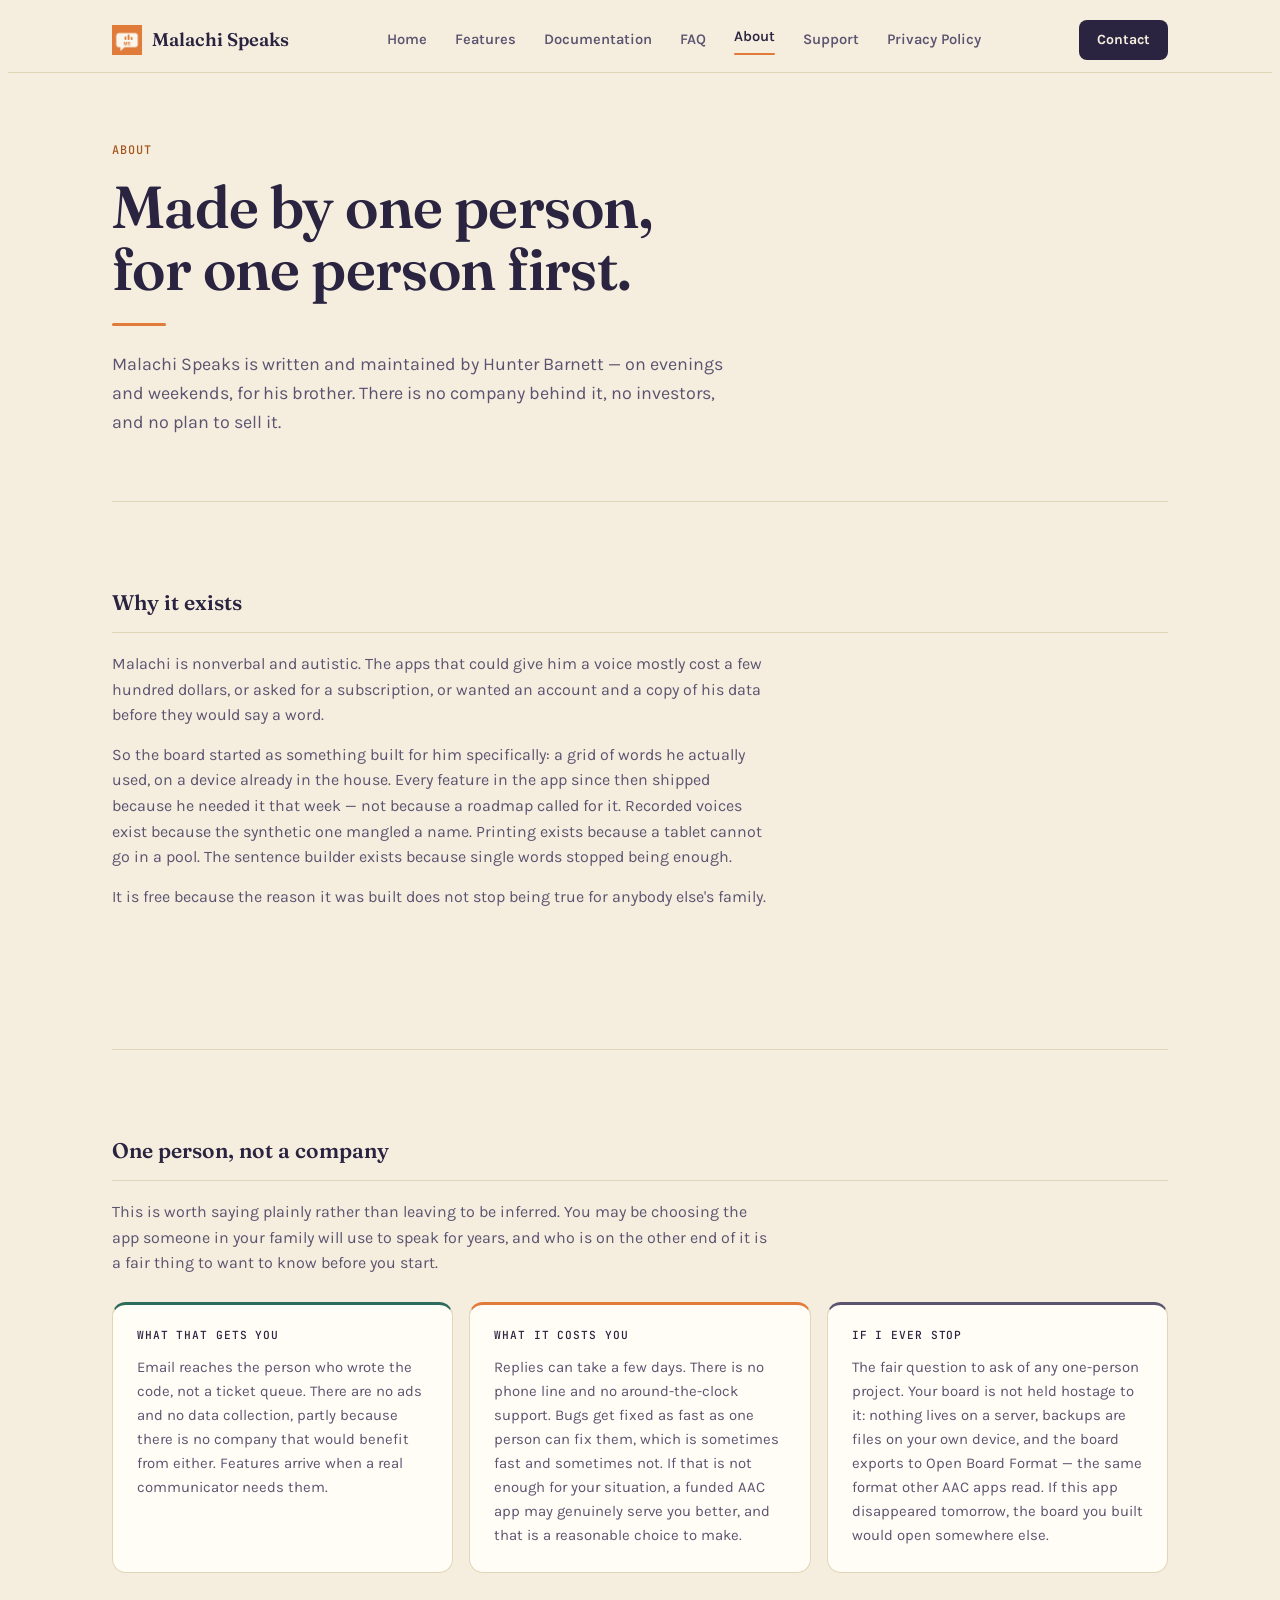
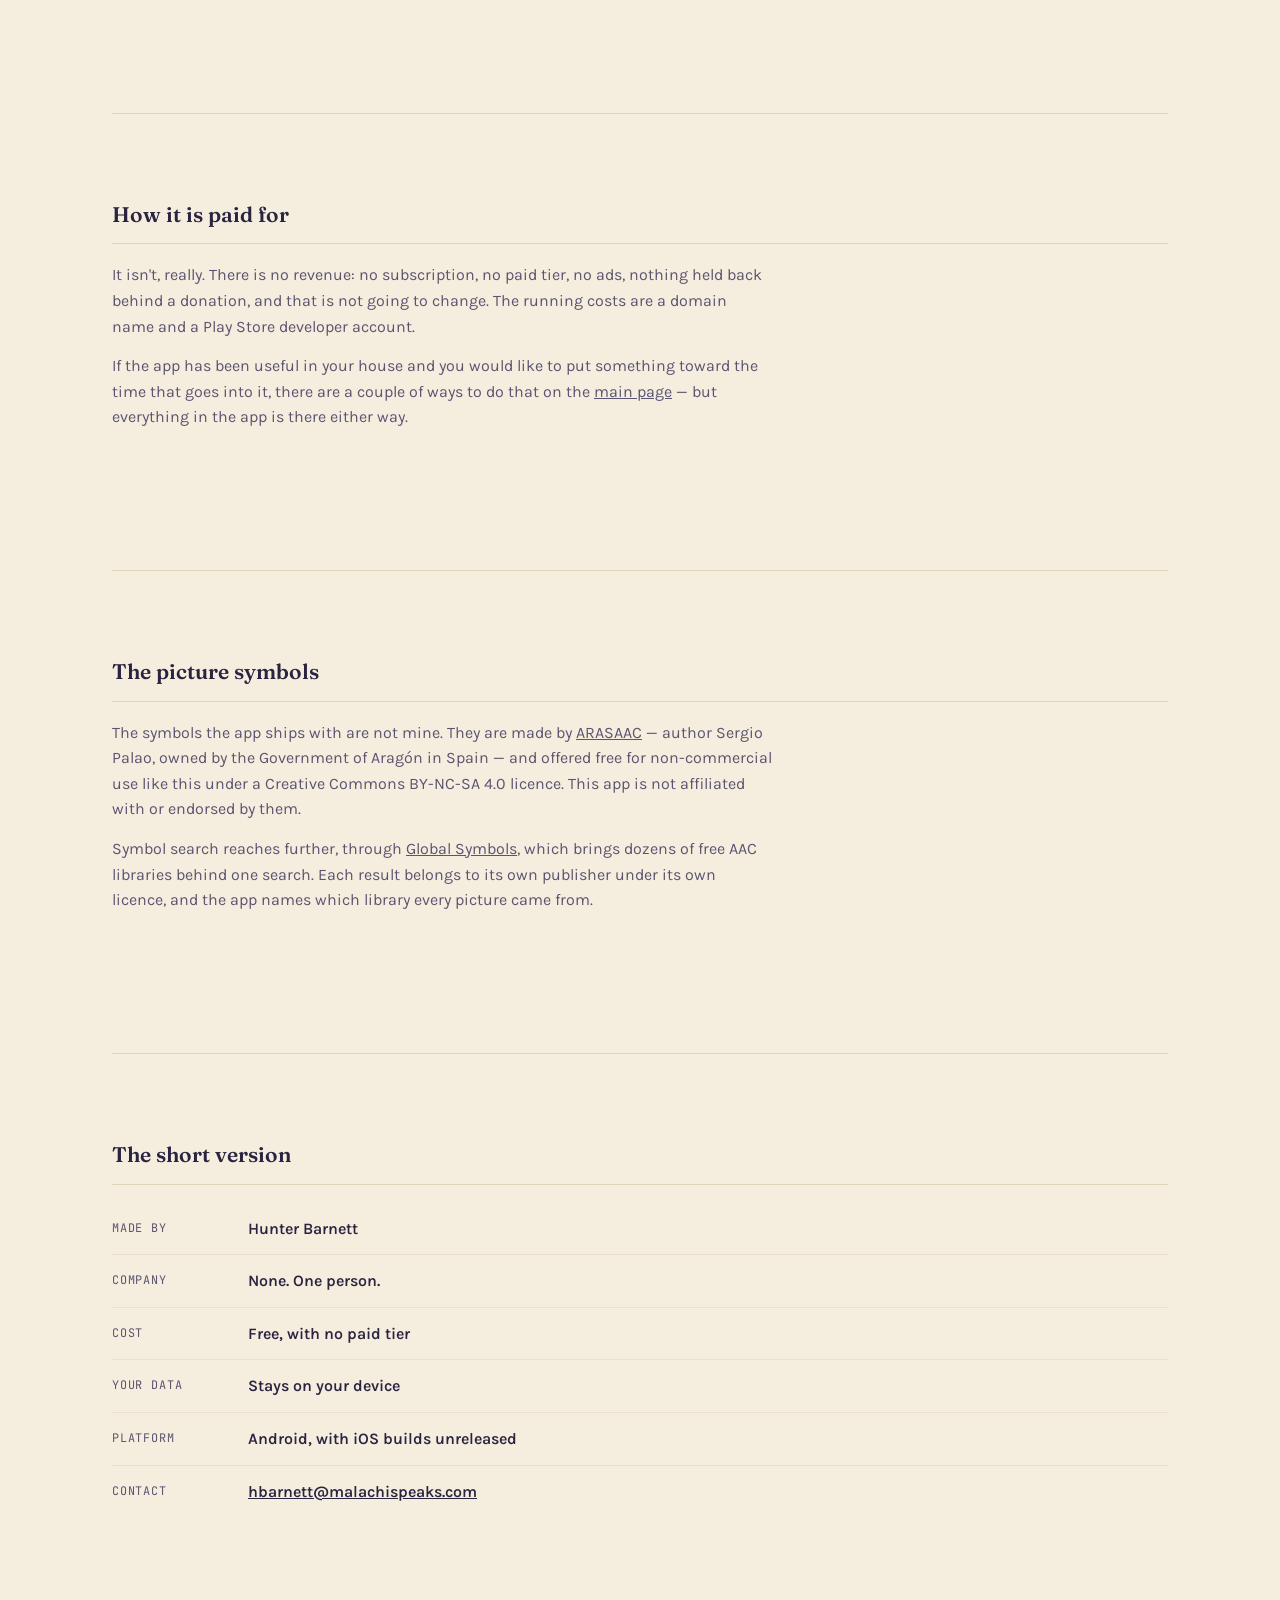
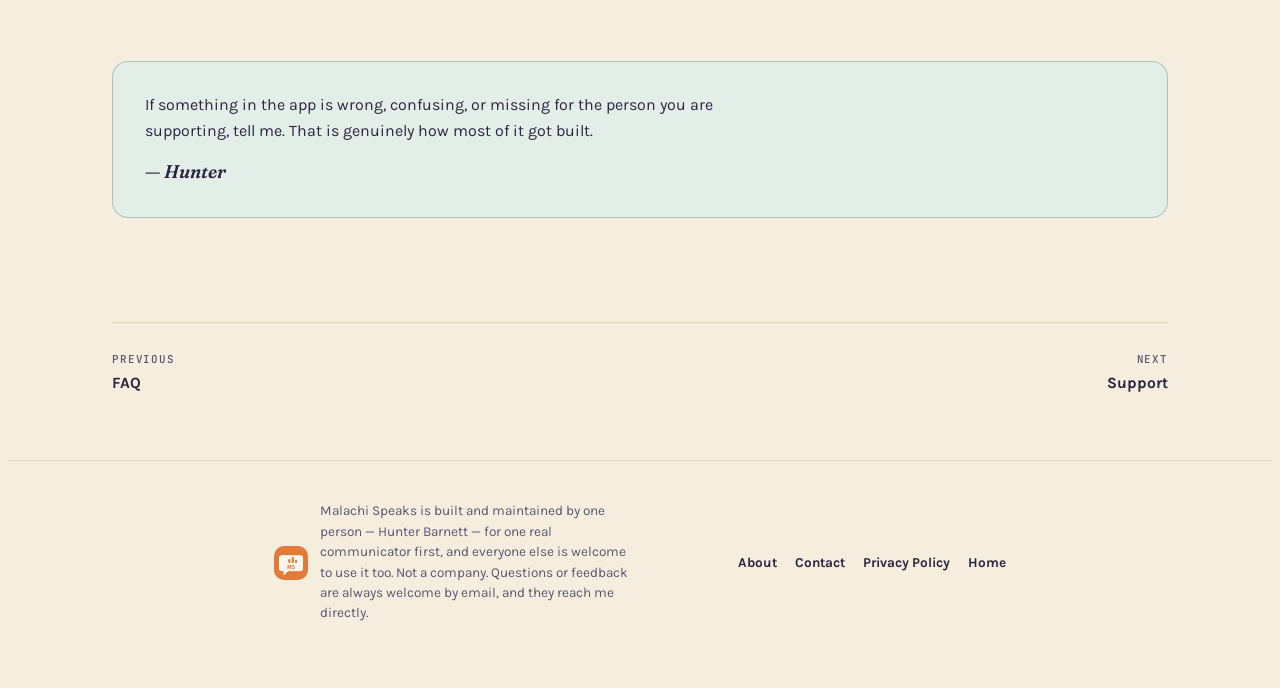
==== about/index.html @ 6e2bd568 "Split the site into a page each, instead of one endless scroll Home, Features, Documentation, FAQ, A" ====
<!DOCTYPE html>
<html lang="en">
<head>
<meta charset="UTF-8">
<meta name="viewport" content="width=device-width, initial-scale=1.0">
<title>About — Malachi Speaks</title>
<meta name="description" content="Malachi Speaks is a free AAC app made by one person — Hunter Barnett — for his nonverbal brother. Not a company. Here is what that means.">
<link rel="icon" href="/assets/logo.png">
<link rel="preconnect" href="https://fonts.googleapis.com">
<link rel="preconnect" href="https://fonts.gstatic.com" crossorigin>
<link href="https://fonts.googleapis.com/css2?family=Fraunces:opsz,wght@9..144,400;9..144,500;9..144,600;9..144,700&family=Karla:wght@400;600;700&family=JetBrains+Mono:wght@400;500&display=swap" rel="stylesheet">
<link href="/assets/style.css" rel="stylesheet">
</head>
<body>

<nav class="nav">
  <div class="wrap nav-inner">
    <a class="brand" href="/">
      <img src="/assets/logo.png" alt="" width="30" height="30">
      <span class="brand-text">Malachi Speaks</span>
    </a>
    <div class="nav-links">
      <a href="/">Home</a>
      <a href="/features/">Features</a>
      <a href="/docs/">Documentation</a>
      <a href="/faq/">FAQ</a>
      <a href="/about/" aria-current="page">About</a>
      <a href="/support/">Support</a>
      <a href="/privacy/">Privacy Policy</a>
    </div>
    <div class="nav-right">
      <a class="nav-cta" href="mailto:hbarnett@malachispeaks.com">Contact</a>
      <details class="nav-menu">
        <summary aria-label="Menu">
          <span class="burger" aria-hidden="true"></span>
          <span class="burger-label">Menu</span>
        </summary>
        <div class="nav-menu-panel">
          <a href="/">Home</a>
          <a href="/features/">Features</a>
          <a href="/docs/">Documentation</a>
          <a href="/faq/">FAQ</a>
          <a href="/about/" aria-current="page">About</a>
          <a href="/support/">Support</a>
          <a href="/privacy/">Privacy Policy</a>
          <a class="menu-cta" href="mailto:hbarnett@malachispeaks.com">Contact</a>
        </div>
      </details>
    </div>
  </div>
</nav>

<div class="wrap">
  <header class="hero">
    <span class="kicker">About</span>
    <h1>Made by one person,<br>for one person first.</h1>
    <p class="lede">Malachi Speaks is written and maintained by Hunter Barnett &mdash;
    on evenings and weekends, for his brother. There is no company behind it, no
    investors, and no plan to sell it.</p>
  </header>

  <main>
    <section class="about-section">
      <h2>Why it exists</h2>
      <p>Malachi is nonverbal and autistic. The apps that could give him a voice
      mostly cost a few hundred dollars, or asked for a subscription, or wanted an
      account and a copy of his data before they would say a word.</p>
      <p>So the board started as something built for him specifically: a grid of
      words he actually used, on a device already in the house. Every feature in
      the app since then shipped because he needed it that week &mdash; not because
      a roadmap called for it. Recorded voices exist because the synthetic one
      mangled a name. Printing exists because a tablet cannot go in a pool. The
      sentence builder exists because single words stopped being enough.</p>
      <p>It is free because the reason it was built does not stop being true for
      anybody else's family.</p>
    </section>

    <section class="about-section">
      <h2>One person, not a company</h2>
      <p>This is worth saying plainly rather than leaving to be inferred. You may
      be choosing the app someone in your family will use to speak for years, and
      who is on the other end of it is a fair thing to want to know before you
      start.</p>

      <div class="honest-grid">
        <div class="honest-card good">
          <span class="honest-label">What that gets you</span>
          <p>Email reaches the person who wrote the code, not a ticket queue.
          There are no ads and no data collection, partly because there is no
          company that would benefit from either. Features arrive when a real
          communicator needs them.</p>
        </div>
        <div class="honest-card cost">
          <span class="honest-label">What it costs you</span>
          <p>Replies can take a few days. There is no phone line and no
          around-the-clock support. Bugs get fixed as fast as one person can fix
          them, which is sometimes fast and sometimes not. If that is not enough
          for your situation, a funded AAC app may genuinely serve you better,
          and that is a reasonable choice to make.</p>
        </div>
        <div class="honest-card stop">
          <span class="honest-label">If I ever stop</span>
          <p>The fair question to ask of any one-person project. Your board is
          not held hostage to it: nothing lives on a server, backups are files on
          your own device, and the board exports to Open Board Format &mdash; the
          same format other AAC apps read. If this app disappeared tomorrow, the
          board you built would open somewhere else.</p>
        </div>
      </div>
    </section>

    <section class="about-section">
      <h2>How it is paid for</h2>
      <p>It isn't, really. There is no revenue: no subscription, no paid tier, no
      ads, nothing held back behind a donation, and that is not going to change.
      The running costs are a domain name and a Play Store developer account.</p>
      <p>If the app has been useful in your house and you would like to put
      something toward the time that goes into it, there are a couple of ways to
      do that on the <a href="/#support">main page</a> &mdash; but everything in
      the app is there either way.</p>
    </section>

    <section class="about-section">
      <h2>The picture symbols</h2>
      <p>The symbols the app ships with are not mine. They are made by
      <a href="https://arasaac.org" target="_blank" rel="noopener">ARASAAC</a>
      &mdash; author Sergio Palao, owned by the Government of Arag&oacute;n in
      Spain &mdash; and offered free for non-commercial use like this under a
      Creative Commons BY-NC-SA 4.0 licence. This app is not affiliated with or
      endorsed by them.</p>
      <p>Symbol search reaches further, through
      <a href="https://globalsymbols.com" target="_blank" rel="noopener">Global
      Symbols</a>, which brings dozens of free AAC libraries behind one search.
      Each result belongs to its own publisher under its own licence, and the app
      names which library every picture came from.</p>
    </section>

    <section class="about-section">
      <h2>The short version</h2>
      <dl class="facts">
        <div><dt>Made by</dt><dd>Hunter Barnett</dd></div>
        <div><dt>Company</dt><dd>None. One person.</dd></div>
        <div><dt>Cost</dt><dd>Free, with no paid tier</dd></div>
        <div><dt>Your data</dt><dd>Stays on your device</dd></div>
        <div><dt>Platform</dt><dd>Android, with iOS builds unreleased</dd></div>
        <div><dt>Contact</dt><dd><a href="mailto:hbarnett@malachispeaks.com">hbarnett@malachispeaks.com</a></dd></div>
      </dl>
    </section>

    <div class="signoff">
      <p>If something in the app is wrong, confusing, or missing for the person
      you are supporting, tell me. That is genuinely how most of it got built.</p>
      <p class="signoff-name">&mdash; Hunter</p>
    </div>
  </main>
</div>

<div class="wrap"><div class="page-nav">
  <a href="/faq/"><span>Previous</span>FAQ</a>
  <a class="next" href="/support/"><span>Next</span>Support</a>
</div></div>

<footer>
  <div class="wrap footer-inner">
    <div class="footer-brand">
      <img src="/assets/logo.png" alt="" width="34" height="34" style="border-radius:10px;flex-shrink:0;">
      <p>Malachi Speaks is built and maintained by one person &mdash; Hunter
      Barnett &mdash; for one real communicator first, and everyone else is
      welcome to use it too. Not a company. Questions or feedback are always
      welcome by email, and they reach me directly.</p>
    </div>
    <div class="footer-links">
      <a href="/about/">About</a>
      <a href="mailto:hbarnett@malachispeaks.com">Contact</a>
      <a href="/privacy/">Privacy Policy</a>
      <a href="/">Home</a>
    </div>
  </div>
</footer>

<script>
  // Progressive enhancement only: <details> opens and closes on its own.
  // This closes the panel after a tap and on an outside click.
  (function () {
    var menu = document.querySelector('.nav-menu');
    if (!menu) return;
    menu.querySelectorAll('a').forEach(function (link) {
      link.addEventListener('click', function () { menu.open = false; });
    });
    document.addEventListener('click', function (event) {
      if (menu.open && !menu.contains(event.target)) menu.open = false;
    });
  })();
</script>

</body>
</html>
---- assets/style.css ----
:root {
    --paper: #F5EEDF;
    --paper-raised: #FBF6EC;
    --ink: #2A2440;
    --ink-soft: #5B5470;
    --accent: #E07B39;
    --accent-text: #A6551C;
    --accent-ink: #FBF6EC;
    --teal: #2F6B5A;
    --teal-soft: #E4EEE9;
    --line: #E1D5B8;
    --line-soft: #EBE1CB;
    --card: #FFFDF6;
    --shadow: 15 30% 20%;

    --font-display: "Fraunces", Georgia, "Times New Roman", serif;
    --font-body: "Karla", -apple-system, "Segoe UI", sans-serif;
    --font-mono: "JetBrains Mono", "SF Mono", Consolas, monospace;
  }

  @media (prefers-color-scheme: dark) {
    :root:not([data-theme="light"]) {
      --paper: #1C1826;
      --paper-raised: #241F32;
      --ink: #F0E9D8;
      --ink-soft: #B8AFCB;
      --accent: #EE9159;
      --accent-text: #F0A166;
      --accent-ink: #2B1608;
      --teal: #6FBBA3;
      --teal-soft: #24352F;
      --line: #392F52;
      --line-soft: #2C2540;
      --card: #221D30;
      --shadow: 260 40% 3%;
    }
  }
  :root[data-theme="dark"] {
    --paper: #1C1826;
    --paper-raised: #241F32;
    --ink: #F0E9D8;
    --ink-soft: #B8AFCB;
    --accent: #EE9159;
    --accent-text: #F0A166;
    --accent-ink: #2B1608;
    --teal: #6FBBA3;
    --teal-soft: #24352F;
    --line: #392F52;
    --line-soft: #2C2540;
    --card: #221D30;
    --shadow: 260 40% 3%;
  }

  * { box-sizing: border-box; }
  body {
    background: var(--paper);
    color: var(--ink);
    font-family: var(--font-body);
    font-size: 16px;
    line-height: 1.6;
    -webkit-font-smoothing: antialiased;
  }
  h1, h2, h3, h4 { font-family: var(--font-display); text-wrap: balance; margin: 0; color: var(--ink); }
  p { margin: 0; }
  a { color: inherit; }
  ::selection { background: var(--accent); color: var(--accent-ink); }
  :focus-visible { outline: 2px solid var(--teal); outline-offset: 3px; border-radius: 4px; }

  .wrap { max-width: 1120px; margin: 0 auto; padding: 0 32px; }
  @media (max-width: 640px) { .wrap { padding: 0 20px; } }

  /* ---------- Nav ---------- */
  .nav {
    position: sticky; top: 0; z-index: 40;
    background: color-mix(in srgb, var(--paper) 88%, transparent);
    backdrop-filter: blur(10px);
    border-bottom: 1px solid var(--line);
  }
  .nav-inner {
    display: flex; align-items: center; justify-content: space-between;
    height: 64px;
    /* A real gap, so the links and the Contact button can never end up
       touching — which is how they came to overlap on a tablet. */
    gap: 20px;
  }
  .brand { flex-shrink: 0; display: flex; align-items: center; gap: 10px; font-family: var(--font-display); font-weight: 600; font-size: 1.15rem; text-decoration: none; }
  .brand-mark {
    width: 30px; height: 30px; border-radius: 9px;
    background: var(--accent); color: var(--accent-ink);
    display: flex; align-items: center; justify-content: center;
    font-family: var(--font-mono); font-weight: 500; font-size: 0.8rem;
    flex-shrink: 0;
  }
  /* The gap shrinks with the viewport rather than holding 28px until the
     whole row stops fitting. The six links plus the brand and the button
     needed 784px, but the links only hid below 760px — so between those
     two numbers the row overflowed and the Contact button sat on top of
     the last link. Reported on an Android tablet, where the fallback font
     renders wider than it does here and the squeeze starts sooner. */
  .nav-links {
    display: flex; align-items: center; font-weight: 600;
    gap: clamp(14px, 2.2vw, 28px); font-size: 0.92rem;
    min-width: 0;
  }
  .nav-links a { text-decoration: none; color: var(--ink-soft); transition: color .15s; }
  .nav-links a:hover { color: var(--ink); }
  /* The nav mixes two kinds of link: five that scroll this page, two that
     leave it. Styled identically they read as one list and the jump to a
     different page comes as a surprise, so the two groups are separated
     and the ones that navigate carry a mark. */
  .nav-divider {
    width: 1px; height: 18px; background: var(--line); flex-shrink: 0;
  }
  .nav-away::after {
    content: "↗"; font-size: 0.78em; margin-left: 3px;
    vertical-align: 1px; opacity: 0.65;
  }

  .menu-heading {
    font-family: var(--font-mono); font-size: 0.66rem; font-weight: 500;
    text-transform: uppercase; letter-spacing: 0.08em;
    color: var(--ink-soft); padding: 10px 14px 4px;
  }
  .nav-menu-panel .menu-heading:first-child { padding-top: 4px; }
  .nav-cta {
    background: var(--ink); color: var(--paper);
    padding: 9px 18px; border-radius: 8px; text-decoration: none;
    font-size: 0.88rem; font-weight: 700;
    /* Neither of these may be squashed to make room: a half-width
       Contact button is what overlapping looks like from the other side. */
    flex-shrink: 0; white-space: nowrap;
  }
  /* Hidden well before the row actually runs out of room, so a device
     whose fonts render a little wider still has slack. Raised from 900
     when a seventh link was added — the number has to move with the
     content, which is the trap the original 760 fell into.
     Below this the menu button takes over: hiding the links without
     replacing them left About and the Privacy Policy reachable only from
     the footer, which is not navigation. */
  @media (max-width: 1000px) { .nav-links { display: none; } }

  .nav-right { display: flex; align-items: center; gap: 10px; flex-shrink: 0; }

  /* A native <details>, so the menu opens with no JavaScript at all. The
     small script at the end of the page only closes it after a tap. */
  .nav-menu { position: relative; display: none; }
  /* Wherever the menu exists, it holds everything — including Contact.
     One place to look beats a button in the row and a list beside it. */
  @media (max-width: 1000px) {
    .nav-menu { display: block; }
    .nav-cta { display: none; }
  }

  .nav-menu > summary {
    list-style: none; cursor: pointer; user-select: none;
    display: flex; align-items: center; gap: 8px;
    padding: 8px 14px 8px 12px; border-radius: 8px;
    border: 1px solid var(--line); background: var(--paper-raised);
    font-size: 0.86rem; font-weight: 700; color: var(--ink);
  }
  .nav-menu > summary::-webkit-details-marker { display: none; }
  .nav-menu > summary:hover { border-color: var(--accent); }

  /* Three bars drawn from one element, so there is no icon to load. */
  .burger {
    width: 16px; height: 2px; border-radius: 2px; background: currentColor;
    position: relative; display: block; flex-shrink: 0;
  }
  .burger::before, .burger::after {
    content: ""; position: absolute; left: 0; width: 16px; height: 2px;
    border-radius: 2px; background: currentColor;
  }
  .burger::before { top: -5px; }
  .burger::after { top: 5px; }
  .nav-menu[open] .burger { background: transparent; }
  .nav-menu[open] .burger::before { top: 0; transform: rotate(45deg); }
  .nav-menu[open] .burger::after { top: 0; transform: rotate(-45deg); }

  .nav-menu-panel {
    position: absolute; right: 0; top: calc(100% + 10px);
    min-width: 208px; padding: 8px;
    display: flex; flex-direction: column;
    background: var(--card); border: 1px solid var(--line);
    border-radius: 12px; box-shadow: 0 14px 34px -12px rgba(0,0,0,0.3);
  }
  .nav-menu-panel a {
    padding: 11px 14px; border-radius: 8px; text-decoration: none;
    font-size: 0.95rem; font-weight: 600; color: var(--ink);
  }
  .nav-menu-panel a:hover { background: var(--line-soft); }
  /* The one action in a list of destinations, so it is set apart. */
  .menu-cta {
    margin-top: 6px; padding-top: 14px;
    border-top: 1px solid var(--line); border-radius: 0 0 8px 8px;
    color: var(--accent-text);
  }

  @media (max-width: 400px) { .burger-label { display: none; } }

  /* The wordmark stays: with Contact in the menu the row is only the
     brand and the menu button, which fits a 320 phone with room to
     spare. It was hidden while all three had to share 375px. */

  /* ---------- Hero ---------- */
  .hero { padding: 76px 0 64px; }
  .hero-grid { display: grid; grid-template-columns: 1.05fr 0.95fr; gap: 56px; align-items: center; }
  @media (max-width: 900px) { .hero-grid { grid-template-columns: 1fr; gap: 44px; } }

  .hero h1 {
    margin-top: 4px;
    font-size: clamp(2.6rem, 5vw, 3.7rem);
    font-weight: 600; line-height: 1.04; letter-spacing: -0.01em;
  }
  .hero h1 em { font-style: italic; color: var(--accent-text); }
  .hero-sub {
    margin-top: 22px; font-size: 1.14rem; color: var(--ink-soft);
    max-width: 46ch; line-height: 1.65;
  }
  .hero-actions { display: flex; flex-wrap: wrap; gap: 14px; margin-top: 32px; }
  .btn {
    display: inline-flex; align-items: center; gap: 9px;
    padding: 13px 22px; border-radius: 9px; font-weight: 700; font-size: 0.96rem;
    text-decoration: none; border: 1px solid transparent; cursor: pointer;
    transition: transform .15s, box-shadow .15s;
  }
  .btn:hover { transform: translateY(-1px); }
  .btn-primary { background: var(--ink); color: var(--paper); }
  .btn-primary:hover { box-shadow: 0 8px 20px -8px hsl(var(--shadow) / 0.5); }
  .btn-ghost { background: transparent; border-color: var(--line); color: var(--ink); }
  .btn-ghost:hover { border-color: var(--ink-soft); }

  .hero-note { margin-top: 20px; font-size: 0.86rem; color: var(--ink-soft); display: flex; align-items: center; gap: 8px; }

  /* ---------- Hero screenshot ---------- */
  .board-mock {
    background: var(--card); border: 1px solid var(--line);
    border-radius: 20px; padding: 10px;
    box-shadow: 0 24px 60px -30px hsl(var(--shadow) / 0.45);
    max-width: 360px; margin: 0 auto;
  }
  .board-mock img {
    display: block; width: 100%; border-radius: 13px;
    /* The real screenshot is a light UI regardless of site theme — same
       reasoning as the app itself, which has no dark mode of its own. */
  }
  .shot-caption {
    text-align: center; font-size: 0.78rem; color: var(--ink-soft);
    margin-top: 12px; font-family: var(--font-mono);
  }

  /* ---------- Gallery ---------- */
  .gallery { display: grid; grid-template-columns: 1fr 1fr; gap: 40px; align-items: start; }
  @media (max-width: 760px) { .gallery { grid-template-columns: 1fr; } }
  .gallery-shot {
    background: var(--card); border: 1px solid var(--line); border-radius: 18px;
    padding: 10px; box-shadow: 0 20px 45px -28px hsl(var(--shadow) / 0.4);
  }
  .gallery-shot img { display: block; width: 100%; border-radius: 11px; }
  .gallery-text h3 { font-size: 1.2rem; font-weight: 700; font-family: var(--font-body); margin-bottom: 10px; }
  .gallery-text p { color: var(--ink-soft); font-size: 0.96rem; line-height: 1.6; }
  .gallery-col { display: flex; flex-direction: column; gap: 18px; }
  @media (max-width: 760px) { .gallery-col { order: -1; } }

  /* ---------- Section shell ---------- */
  section { padding: 84px 0; border-top: 1px solid var(--line); }
  .section-head { max-width: 640px; margin-bottom: 48px; }
  .kicker {
    font-family: var(--font-mono); font-size: 0.74rem; font-weight: 500;
    text-transform: uppercase; letter-spacing: 0.09em; color: var(--accent-text); margin-bottom: 12px; display: block;
  }
  .section-head h2 { font-size: clamp(1.7rem, 3vw, 2.3rem); font-weight: 600; }
  .section-head p { margin-top: 14px; font-size: 1.05rem; color: var(--ink-soft); }

  /* ---------- Feature grid ---------- */
  .feature-grid { display: grid; grid-template-columns: repeat(3, 1fr); gap: 1px; background: var(--line); border: 1px solid var(--line); border-radius: 16px; overflow: hidden; }
  @media (max-width: 860px) { .feature-grid { grid-template-columns: repeat(2, 1fr); } }
  @media (max-width: 560px) { .feature-grid { grid-template-columns: 1fr; } }
  .feature {
    background: var(--card); padding: 28px 26px; display: flex; flex-direction: column; gap: 14px;
  }
  .feature .icon {
    width: 38px; height: 38px; border-radius: 10px; background: var(--line-soft);
    display: flex; align-items: center; justify-content: center; color: var(--teal);
  }
  .feature h3 { font-size: 1.05rem; font-weight: 700; font-family: var(--font-body); }
  .feature p { font-size: 0.92rem; color: var(--ink-soft); line-height: 1.55; }
  .feature .tag {
    font-family: var(--font-mono); font-size: 0.7rem; color: var(--ink-soft);
    background: var(--paper-raised); border: 1px solid var(--line); padding: 2px 8px;
    border-radius: 100px; align-self: flex-start; margin-top: -2px;
  }

  /* ---------- Stats ---------- */
  .stats { display: grid; grid-template-columns: repeat(3, 1fr); gap: 28px; }
  @media (max-width: 760px) { .stats { grid-template-columns: 1fr; } }
  .stat .num { font-family: var(--font-display); font-size: 2.6rem; font-weight: 600; color: var(--ink); font-variant-numeric: tabular-nums; }
  .stat .num span { color: var(--accent-text); }
  .stat .label { margin-top: 6px; font-size: 0.9rem; color: var(--ink-soft); max-width: 24ch; }

  .quote-block {
    margin-top: 56px; padding: 32px 36px; background: var(--paper-raised);
    border-left: 3px solid var(--accent); border-radius: 4px 14px 14px 4px;
  }
  .quote-block p { font-family: var(--font-display); font-size: 1.28rem; font-style: italic; line-height: 1.5; color: var(--ink); }
  .quote-block cite { display: block; margin-top: 14px; font-family: var(--font-body); font-style: normal; font-size: 0.86rem; color: var(--ink-soft); font-weight: 600; }

  /* ---------- Docs ---------- */
  #docs { padding-top: 84px; }
  .docs-layout { display: grid; grid-template-columns: 220px 1fr; gap: 56px; align-items: start; }
  @media (max-width: 860px) { .docs-layout { grid-template-columns: 1fr; } }

  .docs-nav { position: sticky; top: 84px; display: flex; flex-direction: column; gap: 2px; }
  @media (max-width: 860px) { .docs-nav { position: static; flex-direction: row; flex-wrap: wrap; margin-bottom: 8px; } }
  .docs-nav-group { margin-bottom: 18px; }
  .docs-nav-title { font-family: var(--font-mono); font-size: 0.68rem; text-transform: uppercase; letter-spacing: 0.08em; color: var(--ink-soft); margin-bottom: 8px; display: block; }
  .docs-nav a {
    display: block; padding: 6px 10px; margin-left: -10px; border-radius: 7px;
    font-size: 0.89rem; color: var(--ink-soft); text-decoration: none; font-weight: 600;
  }
  .docs-nav a:hover { background: var(--line-soft); color: var(--ink); }

  .doc-section { margin-bottom: 52px; scroll-margin-top: 84px; }
  .doc-section h3 {
    font-size: 1.28rem; font-weight: 600; padding-bottom: 14px; margin-bottom: 20px;
    border-bottom: 1px solid var(--line); display: flex; align-items: center; gap: 12px;
  }
  .doc-num {
    font-family: var(--font-mono); font-size: 0.78rem; color: var(--teal);
    background: var(--teal-soft); width: 26px; height: 26px; border-radius: 7px;
    display: flex; align-items: center; justify-content: center; flex-shrink: 0;
  }
  .doc-section p { color: var(--ink-soft); margin-bottom: 14px; max-width: 68ch; }
  .doc-section p:last-child { margin-bottom: 0; }
  .doc-section strong { color: var(--ink); font-weight: 700; }
  .doc-section ul, .doc-section ol { margin: 0 0 14px; padding-left: 22px; color: var(--ink-soft); max-width: 66ch; }
  .doc-section li { margin-bottom: 8px; line-height: 1.55; }
  .doc-section li::marker { color: var(--teal); font-weight: 700; }
  .setting {
    font-family: var(--font-mono); font-size: 0.82rem; color: var(--ink);
    background: var(--paper-raised); border: 1px solid var(--line);
    padding: 1px 7px; border-radius: 5px; white-space: nowrap;
  }
  .callout {
    background: var(--paper-raised); border: 1px solid var(--line); border-radius: 10px;
    padding: 16px 18px; margin: 18px 0; font-size: 0.92rem; color: var(--ink-soft);
    display: flex; gap: 12px;
  }
  .callout .mark { color: var(--accent-text); font-weight: 700; flex-shrink: 0; font-family: var(--font-mono); }
  .callout.privacy { border-color: color-mix(in srgb, var(--teal) 40%, var(--line)); }
  .callout.privacy .mark { color: var(--teal); }

  /* ---------- FAQ ---------- */
  .faq { max-width: 760px; }
  .faq-item { border-bottom: 1px solid var(--line); padding: 22px 0; }
  .faq-item:first-child { padding-top: 0; }
  .faq-q { font-family: var(--font-display); font-size: 1.12rem; font-weight: 600; margin-bottom: 10px; }
  .faq-a { color: var(--ink-soft); font-size: 0.96rem; max-width: 62ch; }

  /* ---------- Footer ---------- */
  footer { padding: 48px 0 60px; }
  .footer-inner { display: flex; justify-content: space-between; align-items: flex-end; flex-wrap: wrap; gap: 20px; }
  .footer-brand { display: flex; align-items: center; gap: 14px; }
  .footer-inner p { font-size: 0.85rem; color: var(--ink-soft); max-width: 40ch; line-height: 1.6; }
  .footer-links { display: flex; gap: 20px; font-size: 0.86rem; font-weight: 700; }
  .footer-links a { text-decoration: none; color: var(--ink); }
  .footer-links a:hover { color: var(--teal); }

  /* ---------- About teaser ---------- */
  #about-teaser { border-top: 1px solid var(--line); }
  .about-teaser-card {
    display: flex; align-items: center; justify-content: space-between;
    gap: 32px; flex-wrap: wrap;
    background: var(--paper-raised); border: 1px solid var(--line);
    border-left: 3px solid var(--accent);
    border-radius: 16px; padding: 32px 34px;
  }
  .about-teaser-card h2 { font-size: 1.5rem; font-weight: 600; }
  .about-teaser-card p {
    margin-top: 12px; color: var(--ink-soft); max-width: 58ch;
    font-size: 0.98rem;
  }
  .about-teaser-card .btn { flex-shrink: 0; }

  /* ---------- Support ---------- */
  .support-grid { display: flex; flex-wrap: wrap; gap: 16px; }
  .support-card {
    display: flex; align-items: center; gap: 14px; min-width: 236px;
    background: var(--card); border: 1px solid var(--line); border-radius: 12px;
    padding: 15px 20px; text-decoration: none; color: var(--ink);
    transition: border-color .15s, transform .15s;
  }
  .support-card:hover { border-color: var(--accent); transform: translateY(-2px); }
  .support-card:focus-visible { outline: 2px solid var(--accent); outline-offset: 3px; }
  .support-mark {
    width: 40px; height: 40px; border-radius: 11px; flex-shrink: 0;
    display: grid; place-items: center;
    font-family: var(--font-display); font-weight: 700; font-size: 1.15rem;
    background: var(--accent); color: var(--accent-ink);
  }
  .support-mark.cash { background: var(--teal); color: var(--paper-raised); }
  .support-name { font-weight: 700; font-size: 0.95rem; display: block; }
  .support-handle { font-family: var(--font-mono); font-size: 0.83rem; color: var(--ink-soft); }

  /* ---------- Hero ---------- */
  header.hero { padding: 68px 0 8px; }
  .kicker {
    font-family: var(--font-mono); font-size: 0.74rem; font-weight: 500;
    text-transform: uppercase; letter-spacing: 0.09em; color: var(--accent-text);
    margin-bottom: 16px; display: block;
  }
  h1 { font-size: clamp(2.1rem, 5.2vw, 3.1rem); font-weight: 600; line-height: 1.12; }
  .lede {
    margin-top: 24px; font-size: 1.12rem; line-height: 1.62;
    color: var(--ink-soft); max-width: 56ch;
  }
  /* A rule that reads as a signature stroke rather than a divider. */
  .lede::before {
    content: ""; display: block; width: 54px; height: 3px; border-radius: 2px;
    background: var(--accent); margin-bottom: 24px;
  }

  main { padding-bottom: 40px; }
  .about-section { margin-top: 56px; scroll-margin-top: 80px; }
  .about-section h2 {
    font-size: 1.32rem; font-weight: 600; padding-bottom: 12px; margin-bottom: 18px;
    border-bottom: 1px solid var(--line);
  }
  .about-section p { color: var(--ink-soft); margin-bottom: 14px; max-width: 66ch; }
  .about-section p:last-child { margin-bottom: 0; }


  /* ---------- The honest three ---------- */
  /* Three across where they fit, one across where they don't — never two
     with a third stranded on its own row, which is what 240px gave at this
     column width. */
  .honest-grid {
    display: grid; gap: 16px; margin-top: 26px;
    grid-template-columns: repeat(auto-fit, minmax(205px, 1fr));
  }
  @media (max-width: 700px) { .honest-grid { grid-template-columns: 1fr; } }
  .honest-card {
    background: var(--card); border: 1px solid var(--line);
    border-radius: 14px; padding: 22px 24px 24px;
    /* The top edge carries the meaning: what you gain, what it costs, and
       the question nobody likes being asked. */
    border-top: 3px solid var(--line);
  }
  .honest-card.good { border-top-color: var(--teal); }
  .honest-card.cost { border-top-color: var(--accent); }
  .honest-card.stop { border-top-color: var(--ink-soft); }
  .honest-label {
    display: block; font-family: var(--font-mono); font-size: 0.7rem;
    font-weight: 500; text-transform: uppercase; letter-spacing: 0.08em;
    color: var(--ink); margin-bottom: 10px;
  }
  .honest-card p { font-size: 0.93rem; line-height: 1.62; margin: 0; }


  /* ---------- Facts ---------- */
  .facts { margin: 4px 0 0; display: grid; gap: 0; }
  .facts > div {
    display: flex; flex-wrap: wrap; gap: 4px 18px;
    padding: 13px 0; border-bottom: 1px solid var(--line-soft);
  }
  .facts > div:last-child { border-bottom: 0; }
  .facts dt {
    font-family: var(--font-mono); font-size: 0.74rem; text-transform: uppercase;
    letter-spacing: 0.07em; color: var(--ink-soft); min-width: 118px;
    padding-top: 3px;
  }
  .facts dd { margin: 0; font-weight: 600; color: var(--ink); }
  /* On a narrow screen the long values wrap onto their own line anyway,
     so half the rows aligned and half didn't. Stack every row instead of
     letting the content decide row by row. */
  @media (max-width: 560px) {
    .facts > div { flex-direction: column; gap: 3px; }
    .facts dt { min-width: 0; padding-top: 0; }
  }


  /* ---------- Sign-off ---------- */
  .signoff {
    margin-top: 60px; padding: 30px 32px;
    background: var(--teal-soft);
    border: 1px solid color-mix(in srgb, var(--teal) 32%, transparent);
    border-radius: 16px;
  }
  .signoff p { color: var(--ink); max-width: 60ch; }
  .signoff-name {
    margin-top: 14px; font-family: var(--font-display); font-size: 1.15rem;
    font-weight: 600; font-style: italic;
  }

  footer { border-top: 1px solid var(--line); padding: 40px 0 56px; margin-top: 64px; }
  .footer-inner {
    display: flex; align-items: center; gap: 14px; flex-wrap: wrap;
    justify-content: space-between; max-width: 780px; margin: 0 auto; padding: 0 24px;
  }
  .footer-brand { display: flex; align-items: center; gap: 12px; }
  .footer-brand p { font-size: 0.85rem; color: var(--ink-soft); max-width: 40ch; line-height: 1.5; }
  .footer-links { display: flex; gap: 18px; font-size: 0.85rem; font-weight: 700; flex-wrap: wrap; }
  .footer-links a { text-decoration: none; color: var(--ink); }
  .footer-links a:hover { color: var(--teal); }

  /* ---------- Page nav ---------- */
  /* Every entry is a real page now, so the two-kinds-of-link problem is
     gone with the single page it came from: no anchors, no outbound
     marker, no "on this page" group. */
  .nav-links a[aria-current="page"] { color: var(--ink); }
  .nav-links a[aria-current="page"]::after {
    content: ""; display: block; height: 2px; border-radius: 2px;
    background: var(--accent); margin-top: 4px;
  }
  .nav-menu-panel a[aria-current="page"] {
    background: var(--line-soft); color: var(--ink);
  }

  /* ---------- Page header, shared by every inner page ---------- */
  /* Less bottom padding when the H1 stands alone, since the section that
     follows brings its own headline. */
  .page-head { padding: 64px 0 4px; }
  .page-head h1 { font-size: clamp(2rem, 4.6vw, 2.8rem); font-weight: 600; line-height: 1.14; }
  .page-head .page-sub {
    margin-top: 18px; font-size: 1.08rem; color: var(--ink-soft); max-width: 62ch;
  }

  /* ---------- Next/prev, so a page is not a dead end ---------- */
  .page-nav {
    display: flex; justify-content: space-between; gap: 16px; flex-wrap: wrap;
    margin-top: 64px; padding-top: 28px; border-top: 1px solid var(--line);
  }
  .page-nav a {
    display: flex; flex-direction: column; gap: 3px; text-decoration: none;
    color: var(--ink); font-weight: 700; font-size: 0.98rem;
  }
  .page-nav span {
    font-family: var(--font-mono); font-size: 0.68rem; text-transform: uppercase;
    letter-spacing: 0.08em; color: var(--ink-soft); font-weight: 500;
  }
  .page-nav a:hover { color: var(--teal); }
  .page-nav .next { text-align: right; margin-left: auto; }

  /* ---------- Home: where to go next ---------- */
  /* Exactly four cards, so the columns are stated rather than fitted:
     auto-fit gave three across with the fourth stranded on its own row. */
  .home-grid {
    display: grid; gap: 16px; margin-top: 44px;
    grid-template-columns: repeat(4, 1fr);
  }
  @media (max-width: 1040px) { .home-grid { grid-template-columns: repeat(2, 1fr); } }
  @media (max-width: 600px)  { .home-grid { grid-template-columns: 1fr; } }
  .home-card {
    display: block; text-decoration: none; color: inherit;
    background: var(--paper-raised); border: 1px solid var(--line);
    border-radius: 14px; padding: 24px 26px; transition: border-color .15s, transform .15s;
  }
  .home-card:hover { border-color: var(--accent); transform: translateY(-2px); }
  .home-card h3 {
    font-family: var(--font-display); font-size: 1.08rem; font-weight: 600;
    margin: 0 0 8px;
  }
  .home-card p { font-size: 0.93rem; color: var(--ink-soft); line-height: 1.6; margin: 0; }
  .home-card .go {
    display: inline-block; margin-top: 12px; font-size: 0.86rem;
    font-weight: 700; color: var(--accent-text);
  }
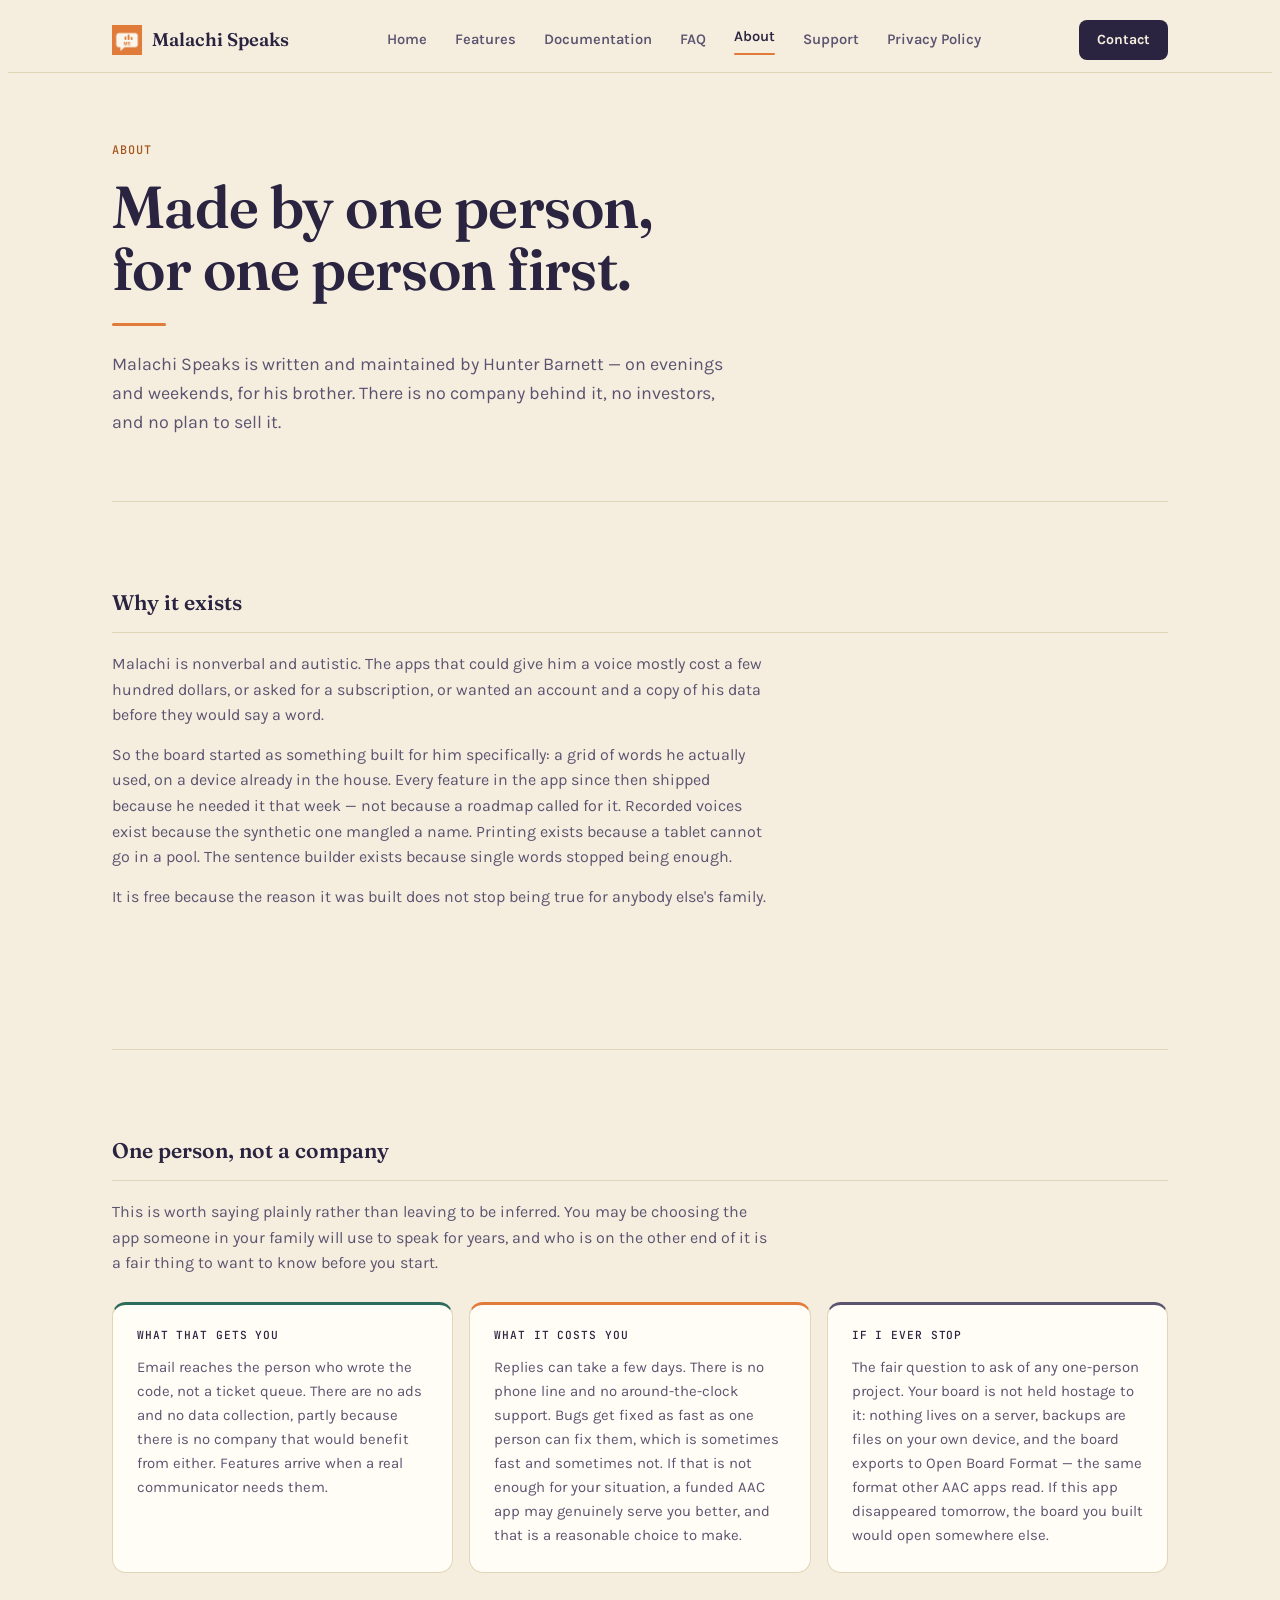
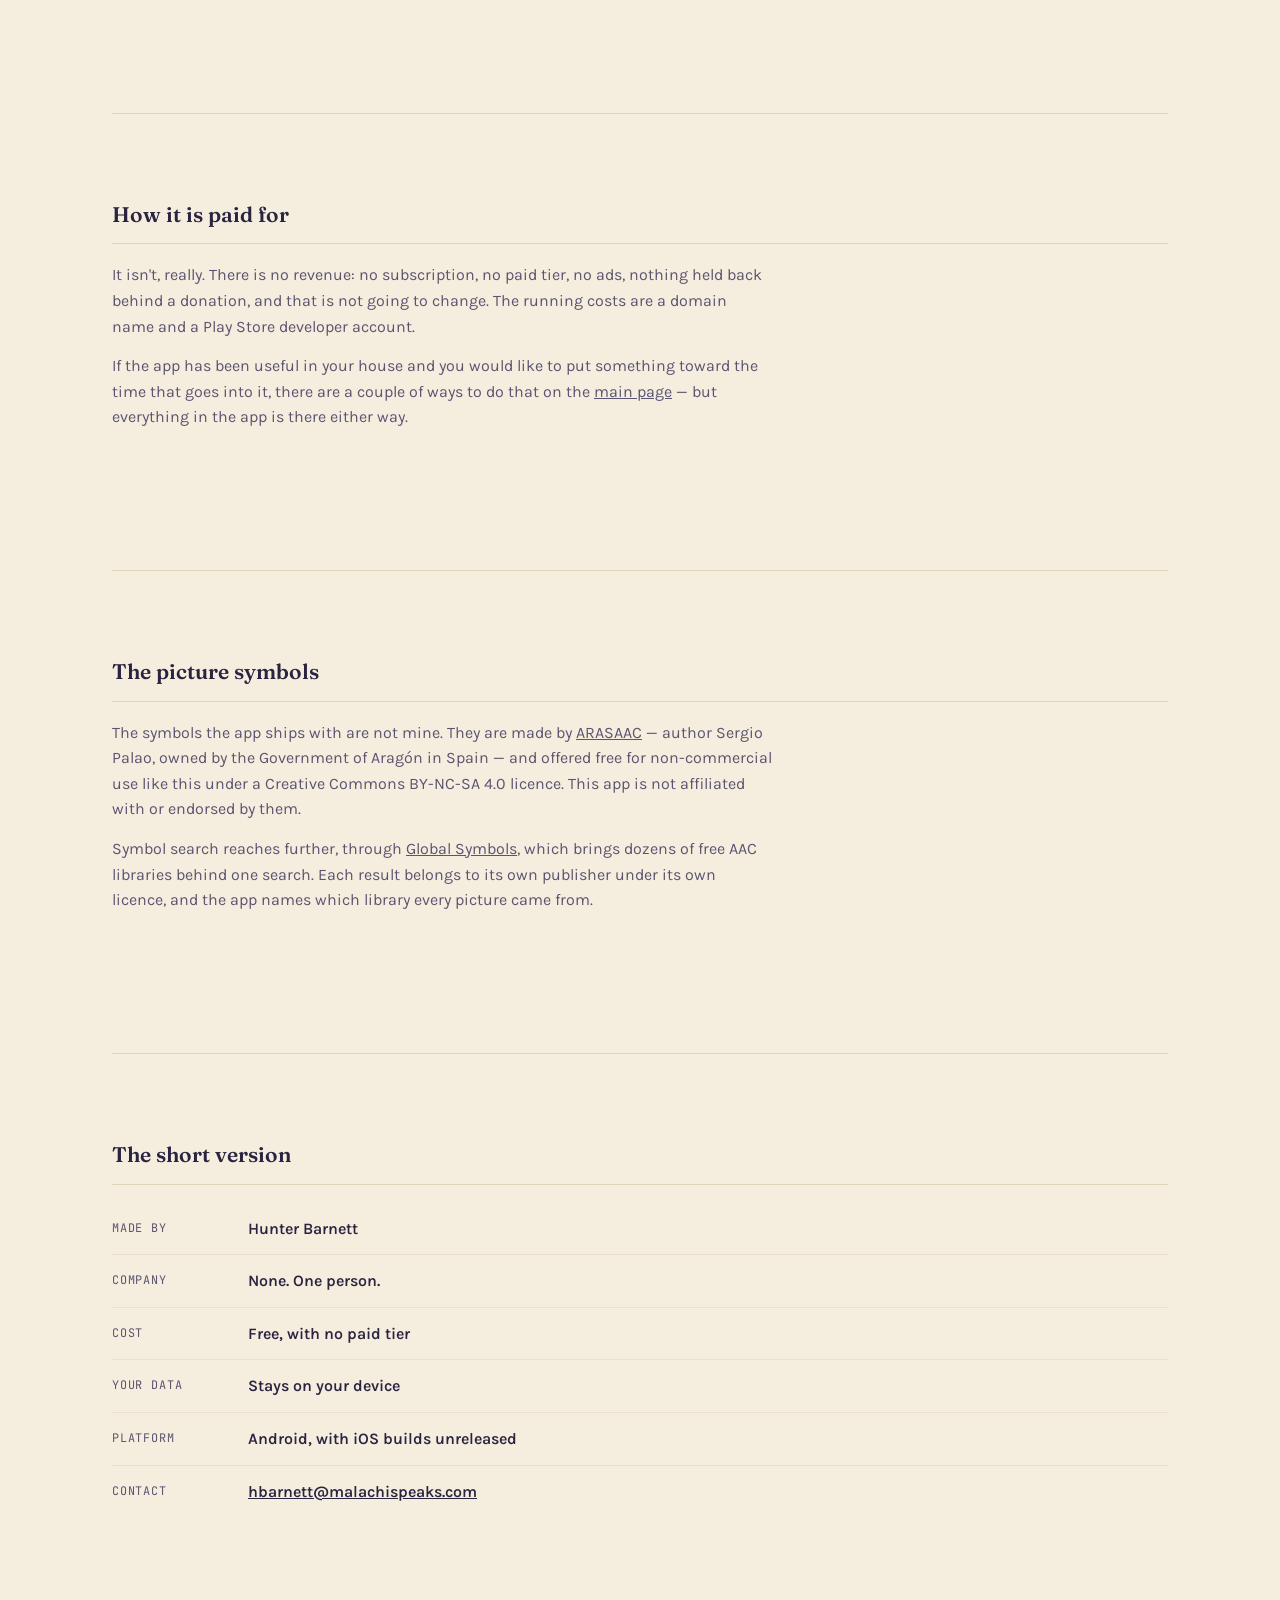
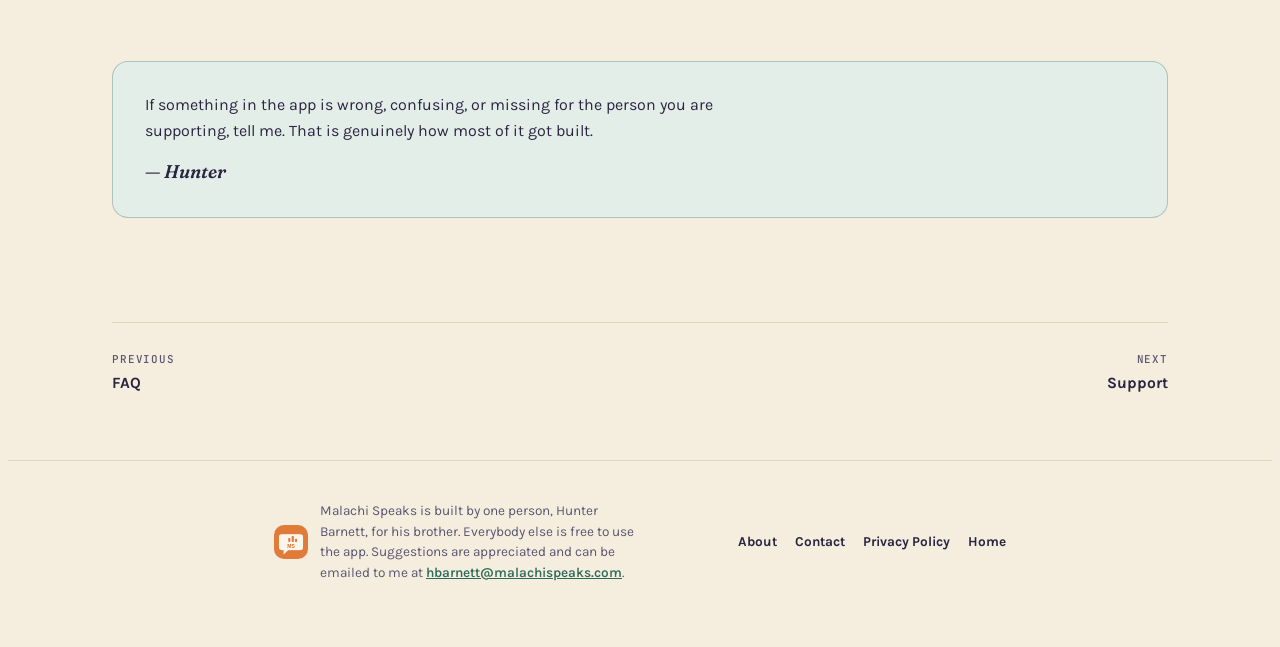
==== commit c902694d: "Add a screenshot gallery, move the maker line up, reword the footer The home page showed one screens" ====
--- a/about/index.html
+++ b/about/index.html
@@ -164,10 +164,10 @@
   <div class="wrap footer-inner">
     <div class="footer-brand">
       <img src="/assets/logo.png" alt="" width="34" height="34" style="border-radius:10px;flex-shrink:0;">
-      <p>Malachi Speaks is built and maintained by one person &mdash; Hunter
-      Barnett &mdash; for one real communicator first, and everyone else is
-      welcome to use it too. Not a company. Questions or feedback are always
-      welcome by email, and they reach me directly.</p>
+      <p>Malachi Speaks is built by one person, Hunter Barnett, for his
+      brother. Everybody else is free to use the app. Suggestions are
+      appreciated and can be emailed to me at
+      <a href="mailto:hbarnett@malachispeaks.com">hbarnett@malachispeaks.com</a>.</p>
     </div>
     <div class="footer-links">
       <a href="/about/">About</a>
--- a/assets/style.css
+++ b/assets/style.css
@@ -565,3 +565,63 @@
     display: inline-block; margin-top: 12px; font-size: 0.86rem;
     font-weight: 700; color: var(--accent-text);
   }
+
+  /* Sits directly under the opening paragraph, before the buttons, so who
+     made this is part of the first thing read rather than a footnote
+     after the calls to action. */
+  .hero-maker { margin-top: 16px; }
+  .hero-maker a { color: var(--teal); font-weight: 600; }
+
+  /* ---------- Screenshot gallery ---------- */
+  /* A row that scrolls with snap on a phone and becomes a grid when there
+     is room. No lightbox and no carousel script: the images are the point,
+     and a gallery that needs JavaScript to show them is a gallery that
+     shows nothing when it fails. */
+  .shots {
+    display: grid; gap: 18px; margin-top: 40px;
+    grid-template-columns: repeat(5, minmax(0, 1fr));
+  }
+  .shot { margin: 0; display: flex; flex-direction: column; }
+  .shot img {
+    width: 100%; height: auto; display: block;
+    border-radius: 14px; border: 1px solid var(--line);
+    background: var(--card);
+    box-shadow: 0 18px 34px -20px rgba(0,0,0,0.45);
+  }
+  .shot figcaption {
+    margin-top: 14px; font-size: 0.86rem; line-height: 1.55;
+    color: var(--ink-soft);
+  }
+  .shot figcaption strong {
+    display: block; color: var(--ink); font-size: 0.93rem;
+    font-weight: 700; margin-bottom: 3px;
+  }
+
+  @media (max-width: 1040px) {
+    .shots { grid-template-columns: repeat(3, minmax(0, 1fr)); }
+  }
+  @media (max-width: 720px) {
+    /* Below this a grid makes each phone too small to read, so the row
+       scrolls instead and one screen fills most of the viewport. */
+    .shots {
+      display: flex; gap: 16px;
+      overflow-x: auto; scroll-snap-type: x mandatory;
+      margin-left: -24px; margin-right: -24px;
+      padding: 4px 24px 8px;
+      -webkit-overflow-scrolling: touch;
+      scrollbar-width: thin;
+    }
+    .shot { flex: 0 0 68%; scroll-snap-align: center; }
+  }
+
+  .shots-note {
+    margin-top: 36px; padding: 22px 26px;
+    background: var(--paper-raised); border: 1px solid var(--line);
+    border-left: 3px solid var(--teal); border-radius: 14px;
+  }
+  .shots-note p { color: var(--ink-soft); font-size: 0.96rem; max-width: 76ch; }
+  .shots-note strong { color: var(--ink); }
+
+  /* The email is a link inside footer prose, which is set in the muted
+     ink — it needs to be visibly a link without shouting. */
+  .footer-brand p a { color: var(--teal); font-weight: 600; }
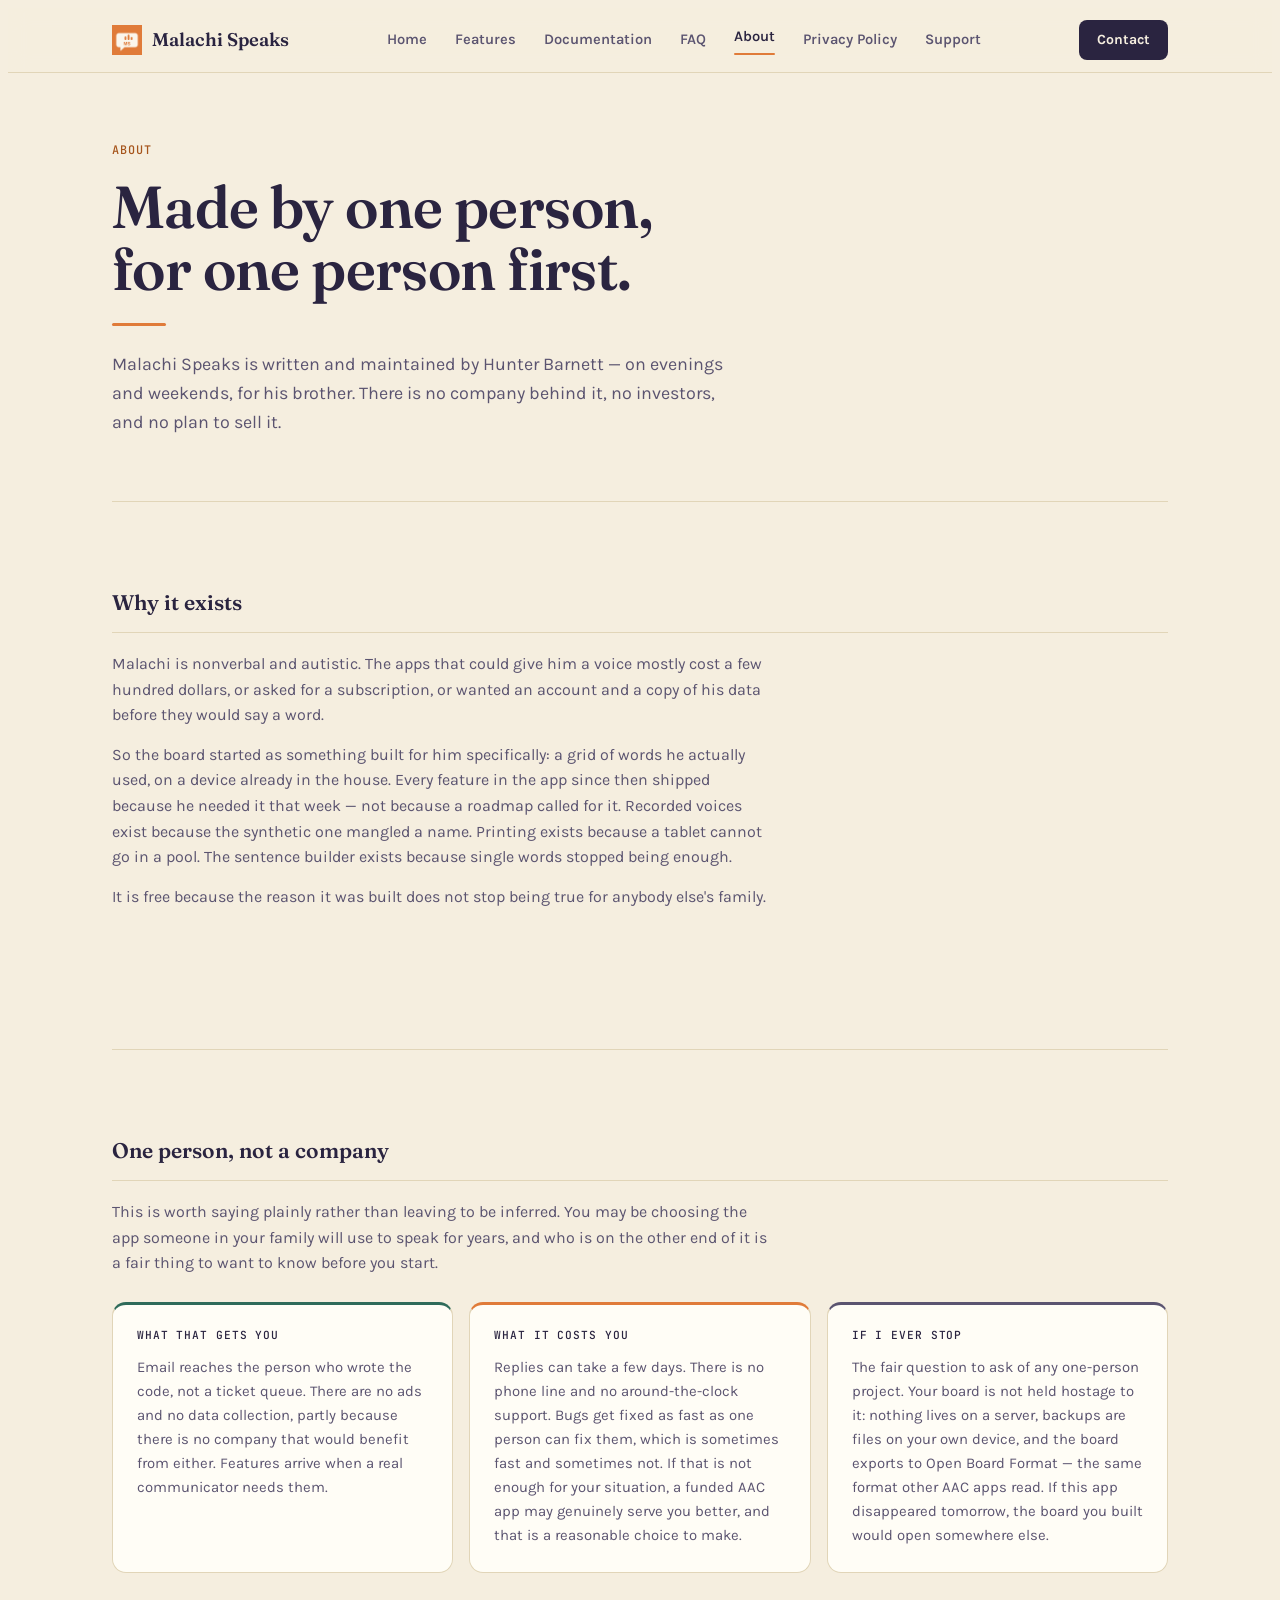
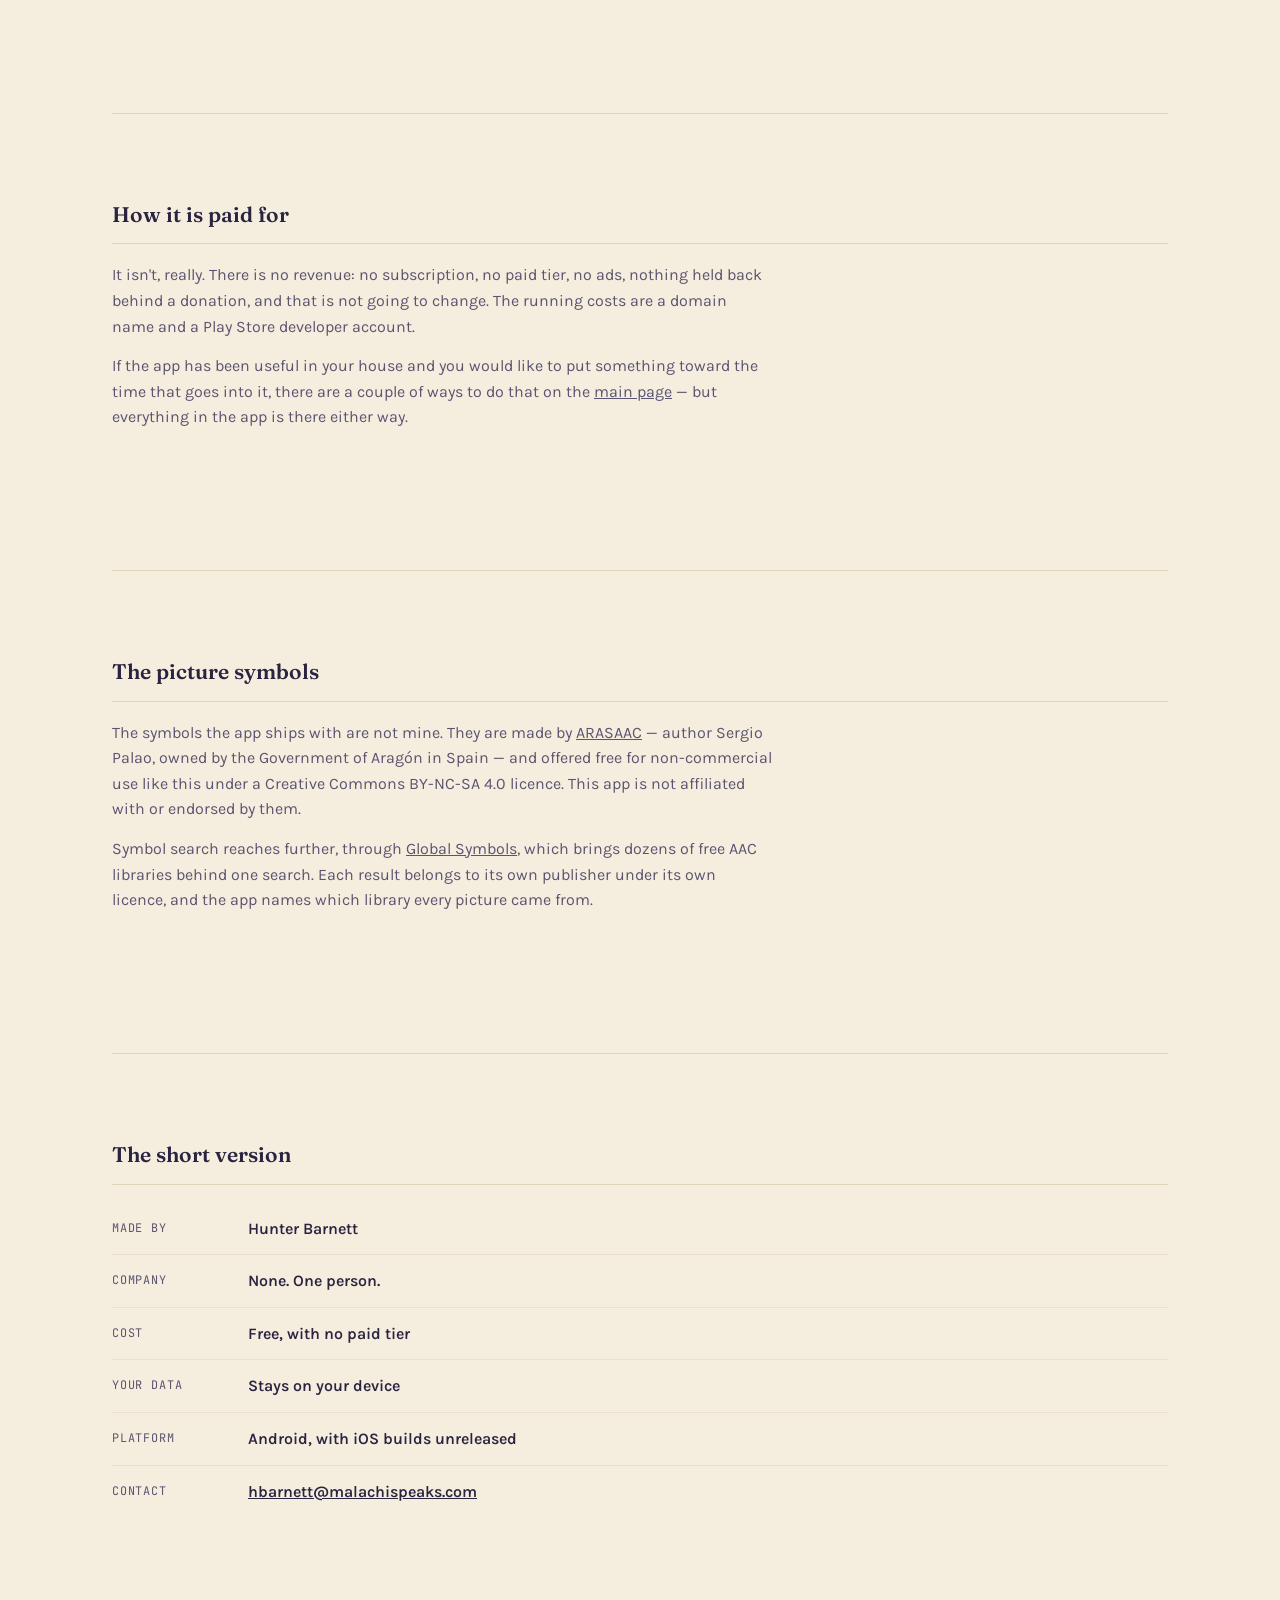
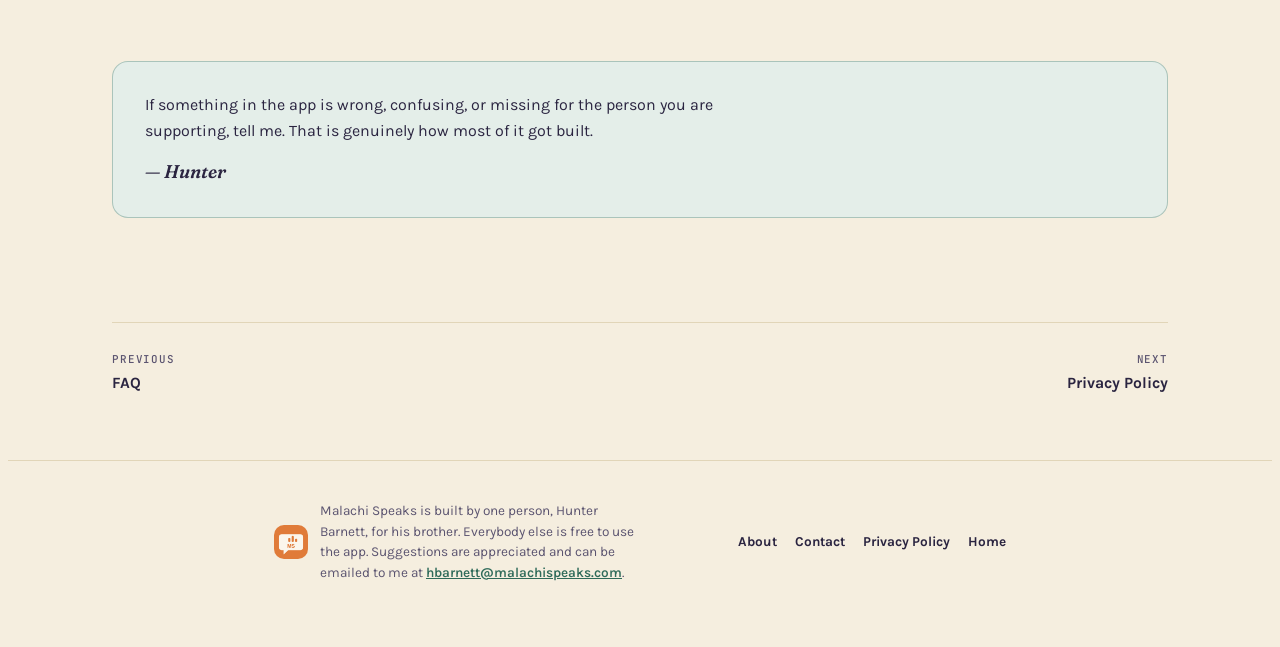
==== commit 421f20fd: "Put Privacy Policy ahead of Support Home, Features, Documentation, FAQ, About, Privacy Policy, Suppo" ====
--- a/about/index.html
+++ b/about/index.html
@@ -25,8 +25,8 @@
       <a href="/docs/">Documentation</a>
       <a href="/faq/">FAQ</a>
       <a href="/about/" aria-current="page">About</a>
+      <a href="/privacy/">Privacy Policy</a>
       <a href="/support/">Support</a>
-      <a href="/privacy/">Privacy Policy</a>
     </div>
     <div class="nav-right">
       <a class="nav-cta" href="mailto:hbarnett@malachispeaks.com">Contact</a>
@@ -41,8 +41,8 @@
           <a href="/docs/">Documentation</a>
           <a href="/faq/">FAQ</a>
           <a href="/about/" aria-current="page">About</a>
+          <a href="/privacy/">Privacy Policy</a>
           <a href="/support/">Support</a>
-          <a href="/privacy/">Privacy Policy</a>
           <a class="menu-cta" href="mailto:hbarnett@malachispeaks.com">Contact</a>
         </div>
       </details>
@@ -157,7 +157,7 @@
 
 <div class="wrap"><div class="page-nav">
   <a href="/faq/"><span>Previous</span>FAQ</a>
-  <a class="next" href="/support/"><span>Next</span>Support</a>
+  <a class="next" href="/privacy/"><span>Next</span>Privacy Policy</a>
 </div></div>
 
 <footer>
--- a/assets/style.css
+++ b/assets/style.css
@@ -566,12 +566,6 @@
     font-weight: 700; color: var(--accent-text);
   }
 
-  /* Sits directly under the opening paragraph, before the buttons, so who
-     made this is part of the first thing read rather than a footnote
-     after the calls to action. */
-  .hero-maker { margin-top: 16px; }
-  .hero-maker a { color: var(--teal); font-weight: 600; }
-
   /* ---------- Screenshot gallery ---------- */
   /* A row that scrolls with snap on a phone and becomes a grid when there
      is room. No lightbox and no carousel script: the images are the point,
@@ -600,27 +594,37 @@
   @media (max-width: 1040px) {
     .shots { grid-template-columns: repeat(3, minmax(0, 1fr)); }
   }
+  /* On a phone the row scrolls sideways and each shot is cropped to its
+     top. A phone screenshot is about 2:1, so showing a whole phone screen
+     on a phone screen spends more than half the viewport — and the lower
+     half of most of these is empty background anyway. The title bar names
+     the screen and the first rows carry the content, with a soft fade at
+     the cut so it reads as deliberate rather than clipped. */
   @media (max-width: 720px) {
-    /* Below this a grid makes each phone too small to read, so the row
-       scrolls instead and one screen fills most of the viewport. */
     .shots {
-      display: flex; gap: 16px;
+      display: flex; gap: 14px;
       overflow-x: auto; scroll-snap-type: x mandatory;
       margin-left: -24px; margin-right: -24px;
-      padding: 4px 24px 8px;
+      padding: 4px 24px 10px;
       -webkit-overflow-scrolling: touch;
       scrollbar-width: thin;
     }
-    .shot { flex: 0 0 68%; scroll-snap-align: center; }
-  }
-
-  .shots-note {
-    margin-top: 36px; padding: 22px 26px;
-    background: var(--paper-raised); border: 1px solid var(--line);
-    border-left: 3px solid var(--teal); border-radius: 14px;
-  }
-  .shots-note p { color: var(--ink-soft); font-size: 0.96rem; max-width: 76ch; }
-  .shots-note strong { color: var(--ink); }
+    .shot { flex: 0 0 54%; scroll-snap-align: center; position: relative; }
+    .shot img {
+      height: 210px; object-fit: cover; object-position: top center;
+      border-bottom-left-radius: 4px; border-bottom-right-radius: 4px;
+    }
+    .shot::after {
+      content: ""; position: absolute; left: 1px; right: 1px;
+      top: 182px; height: 28px; pointer-events: none;
+      border-radius: 0 0 4px 4px;
+      background: linear-gradient(to bottom,
+        rgba(255,253,246,0), var(--card));
+    }
+    .shot figcaption { margin-top: 12px; font-size: 0.82rem; }
+    .shot figcaption strong { font-size: 0.89rem; }
+  }
+
 
   /* The email is a link inside footer prose, which is set in the muted
      ink — it needs to be visibly a link without shouting. */
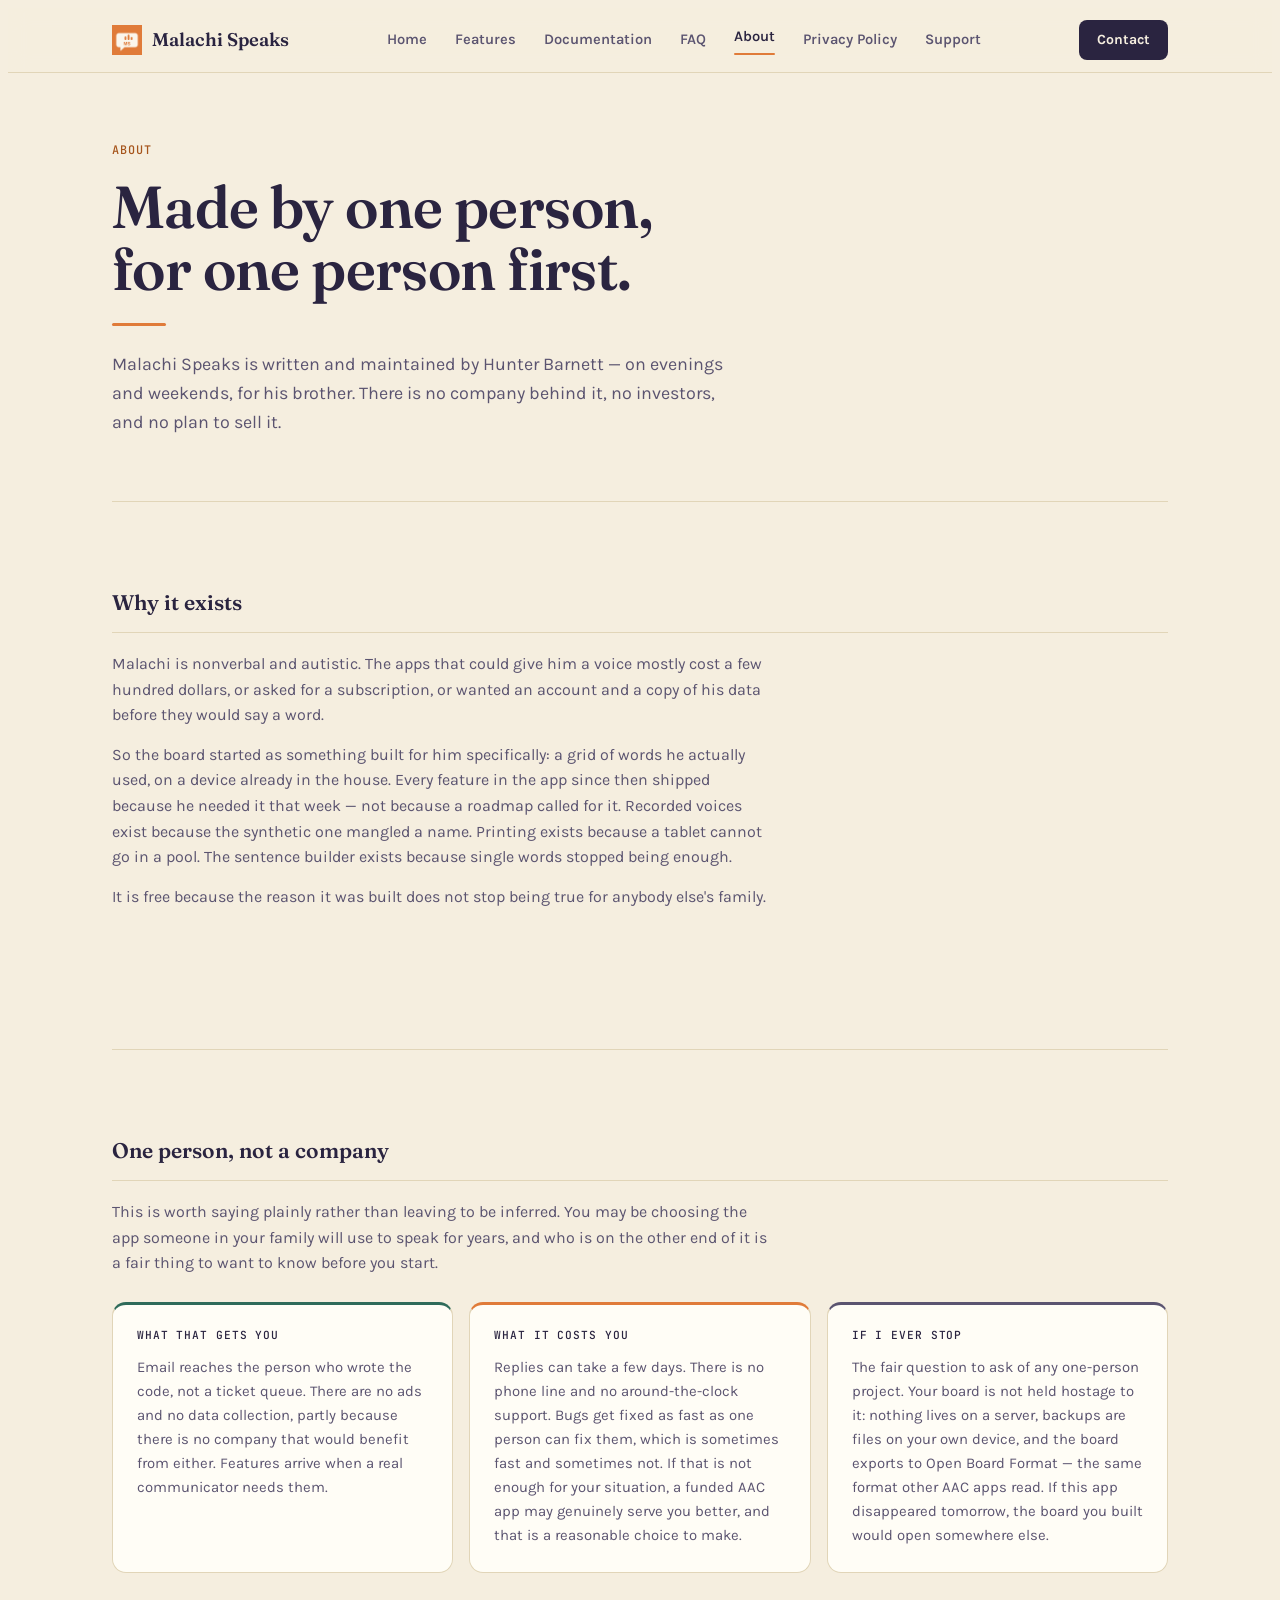
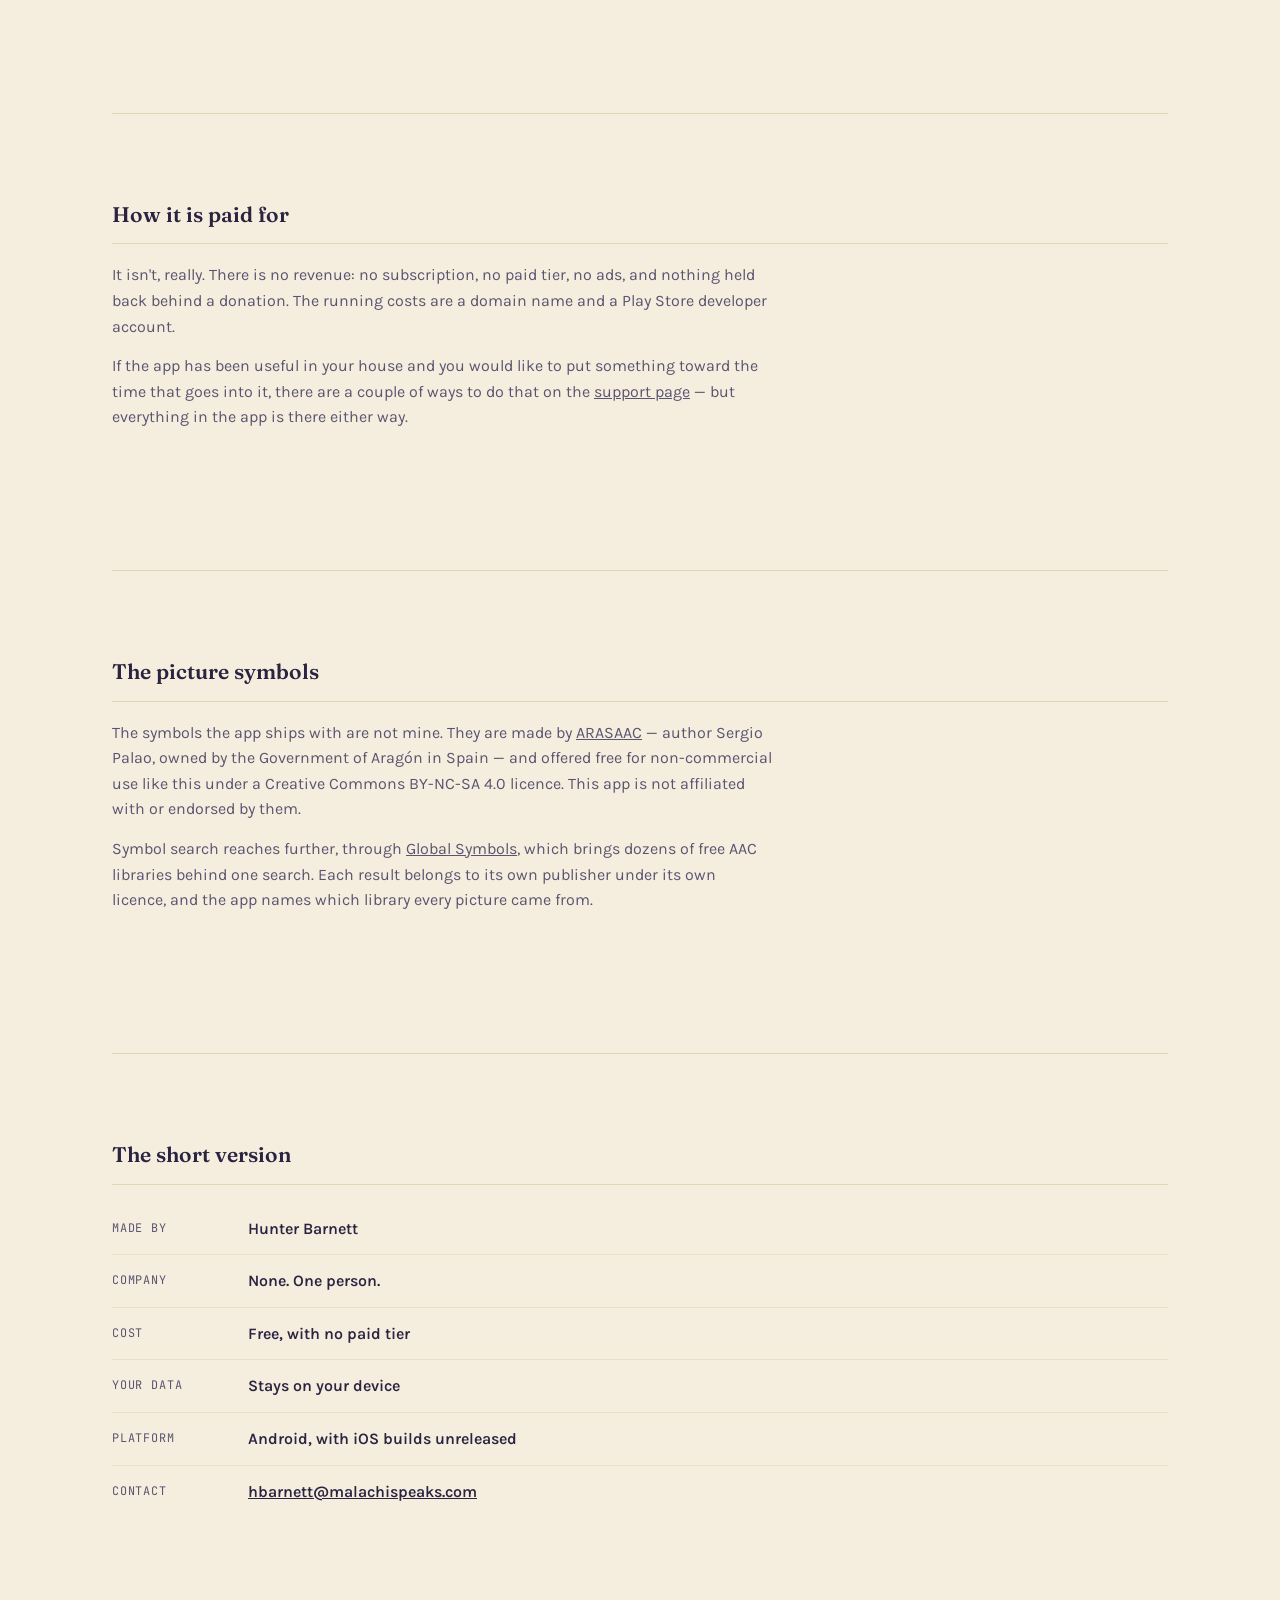
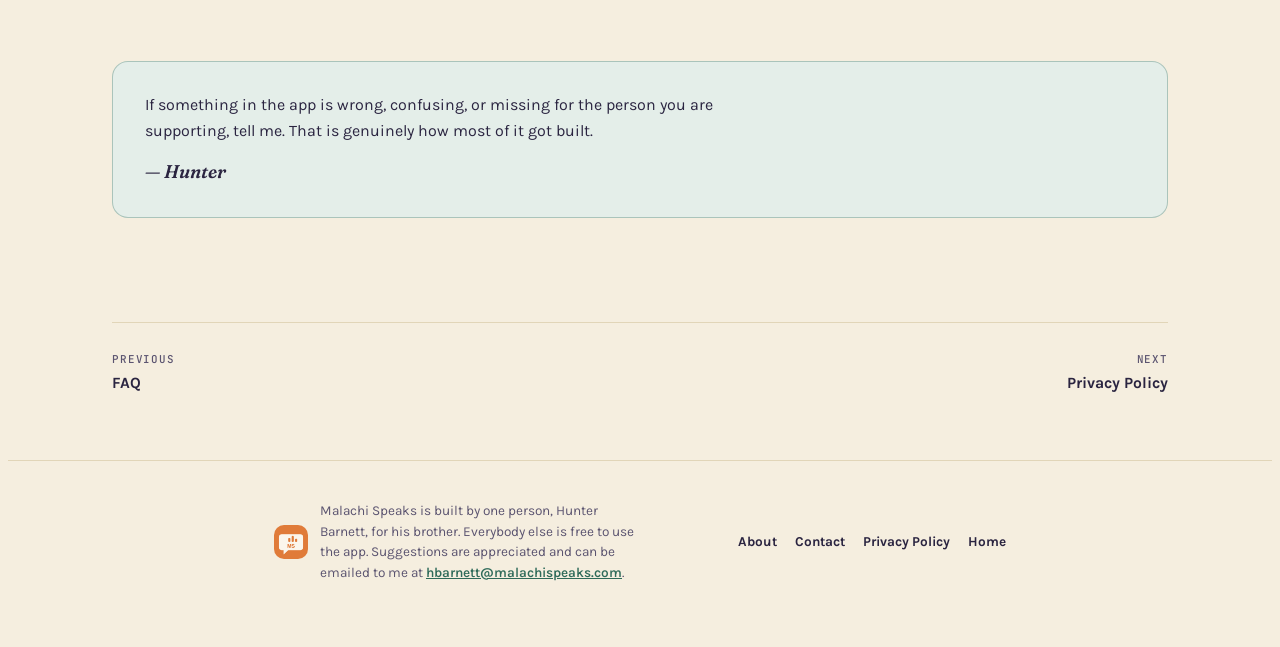
==== commit eac538b8: "Say the app is free, without promising it always will be Three places said the price was never going" ====
--- a/about/index.html
+++ b/about/index.html
@@ -112,11 +112,11 @@
     <section class="about-section">
       <h2>How it is paid for</h2>
       <p>It isn't, really. There is no revenue: no subscription, no paid tier, no
-      ads, nothing held back behind a donation, and that is not going to change.
-      The running costs are a domain name and a Play Store developer account.</p>
+      ads, and nothing held back behind a donation. The running costs are a domain
+      name and a Play Store developer account.</p>
       <p>If the app has been useful in your house and you would like to put
       something toward the time that goes into it, there are a couple of ways to
-      do that on the <a href="/#support">main page</a> &mdash; but everything in
+      do that on the <a href="/support/">support page</a> &mdash; but everything in
       the app is there either way.</p>
     </section>
 
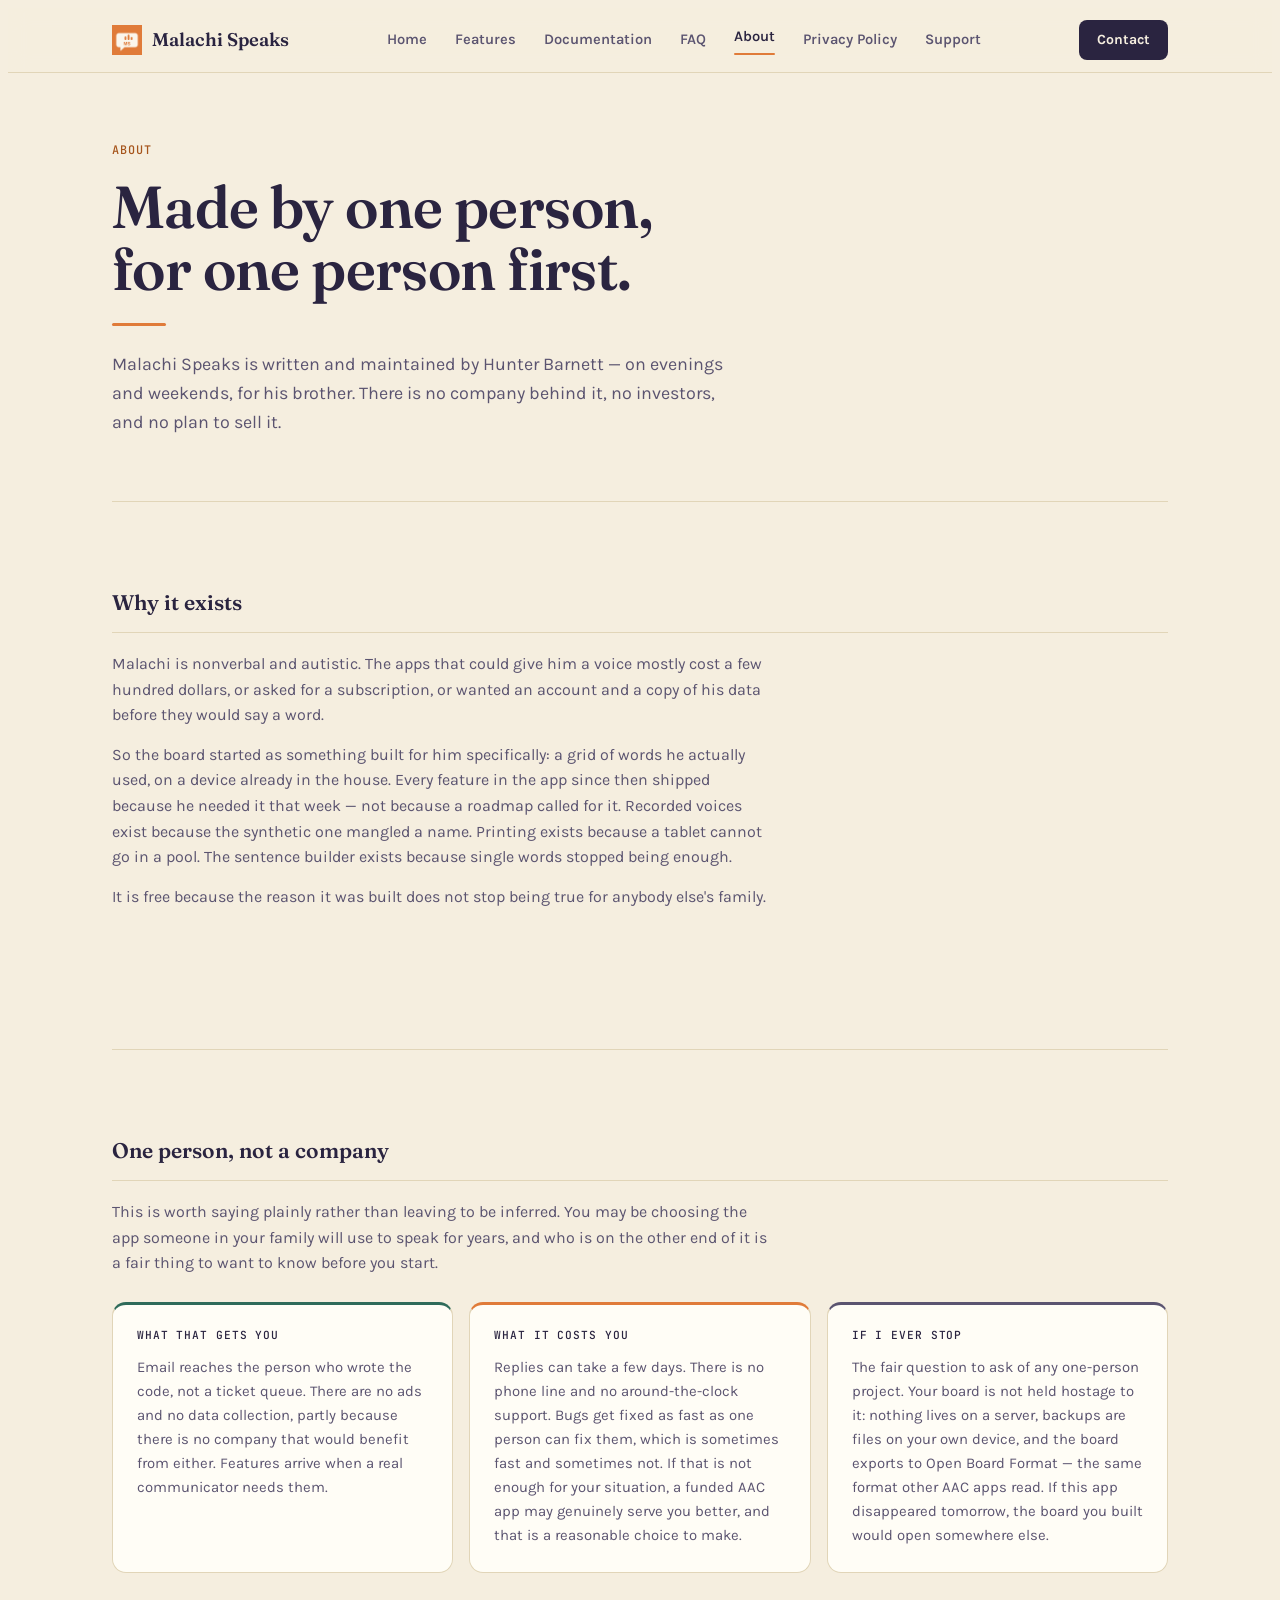
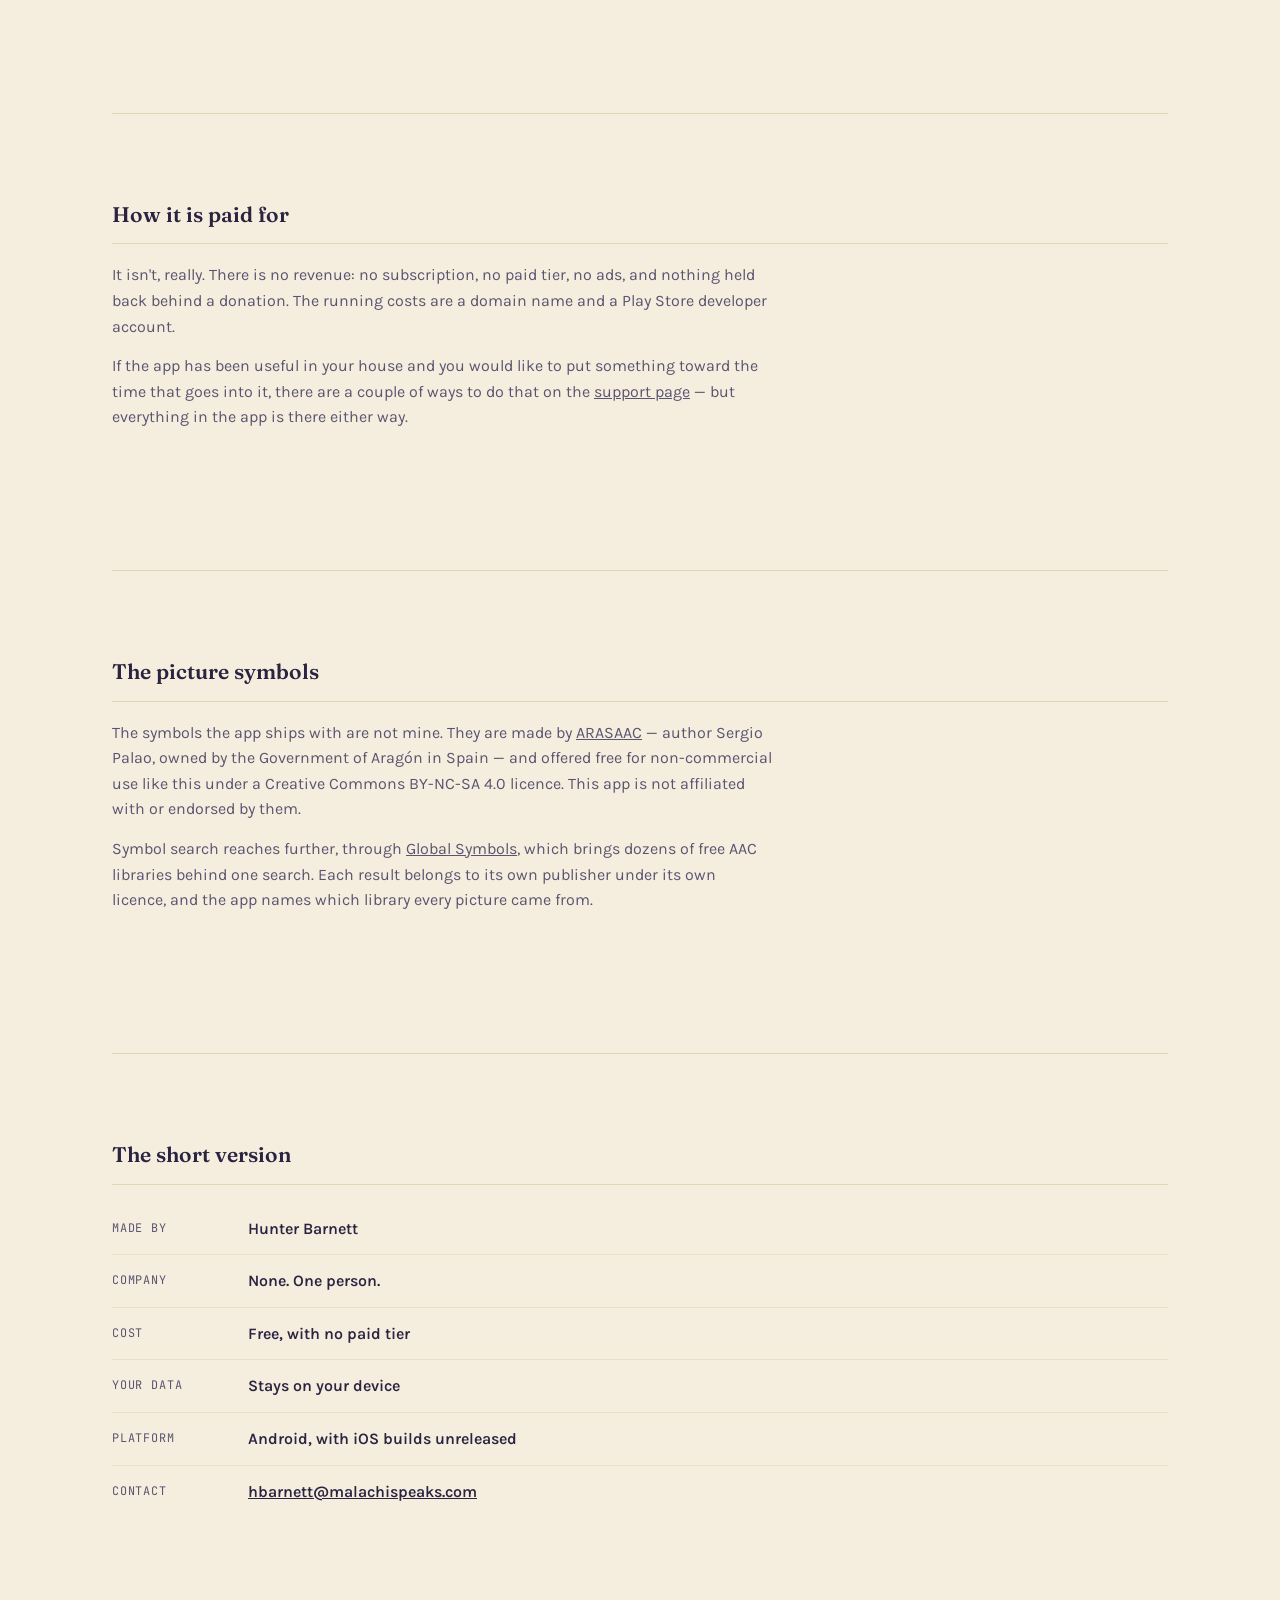
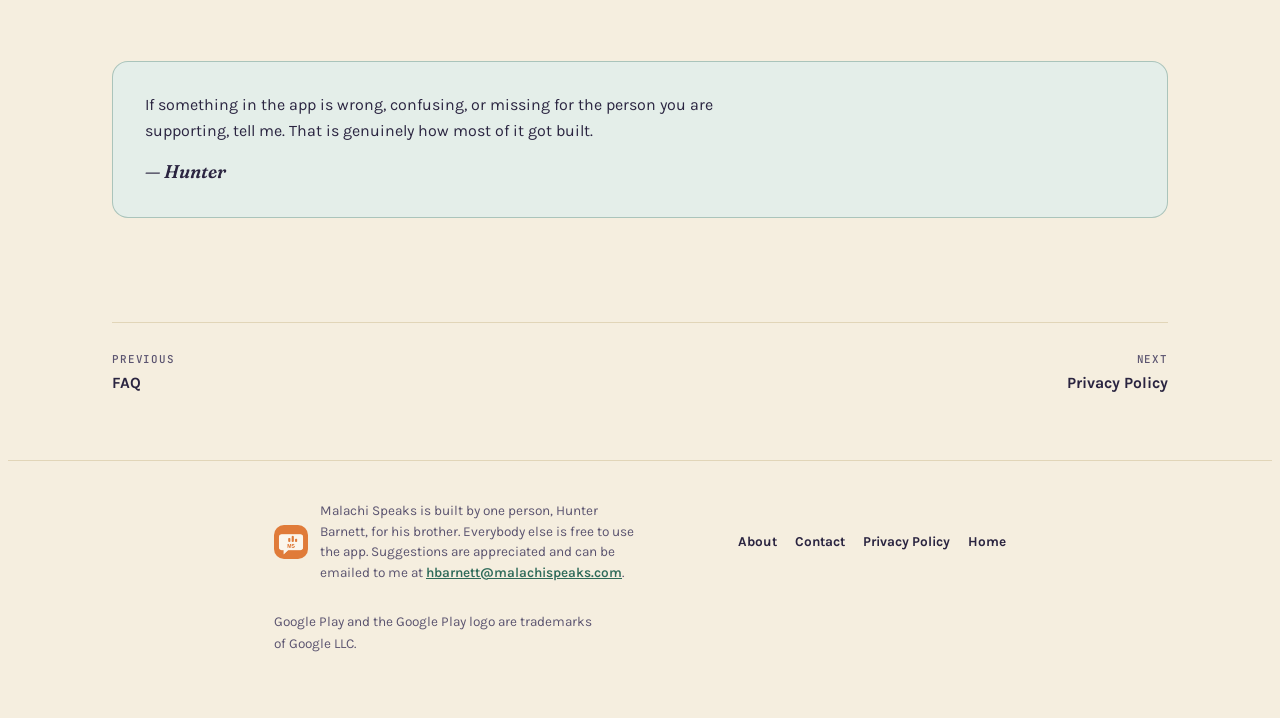
==== commit bbfa1073: "Put the Google Play badge on the home page, now that the app is live "Coming soon to Google Play" wa" ====
--- a/about/index.html
+++ b/about/index.html
@@ -175,6 +175,7 @@
       <a href="/privacy/">Privacy Policy</a>
       <a href="/">Home</a>
     </div>
+    <p class="footer-legal">Google Play and the Google Play logo are trademarks of Google LLC.</p>
   </div>
 </footer>
 
--- a/assets/style.css
+++ b/assets/style.css
@@ -231,6 +231,13 @@
   .btn-ghost:hover { border-color: var(--ink-soft); }
 
   .hero-note { margin-top: 20px; font-size: 0.86rem; color: var(--ink-soft); display: flex; align-items: center; gap: 8px; }
+
+  /* Google's badge, unmodified per their guidelines. The PNG carries its own
+     transparent margin, so it is nudged left to line its visible edge up with
+     the buttons above it. 60px tall — their minimum is 40. */
+  .store-badge { display: inline-block; margin-top: 20px; margin-left: -12px; line-height: 0; }
+  .store-badge img { height: 60px; width: auto; }
+  .footer-legal { margin-top: 14px; font-size: 0.74rem; color: var(--ink-soft); }
 
   /* ---------- Hero screenshot ---------- */
   .board-mock {
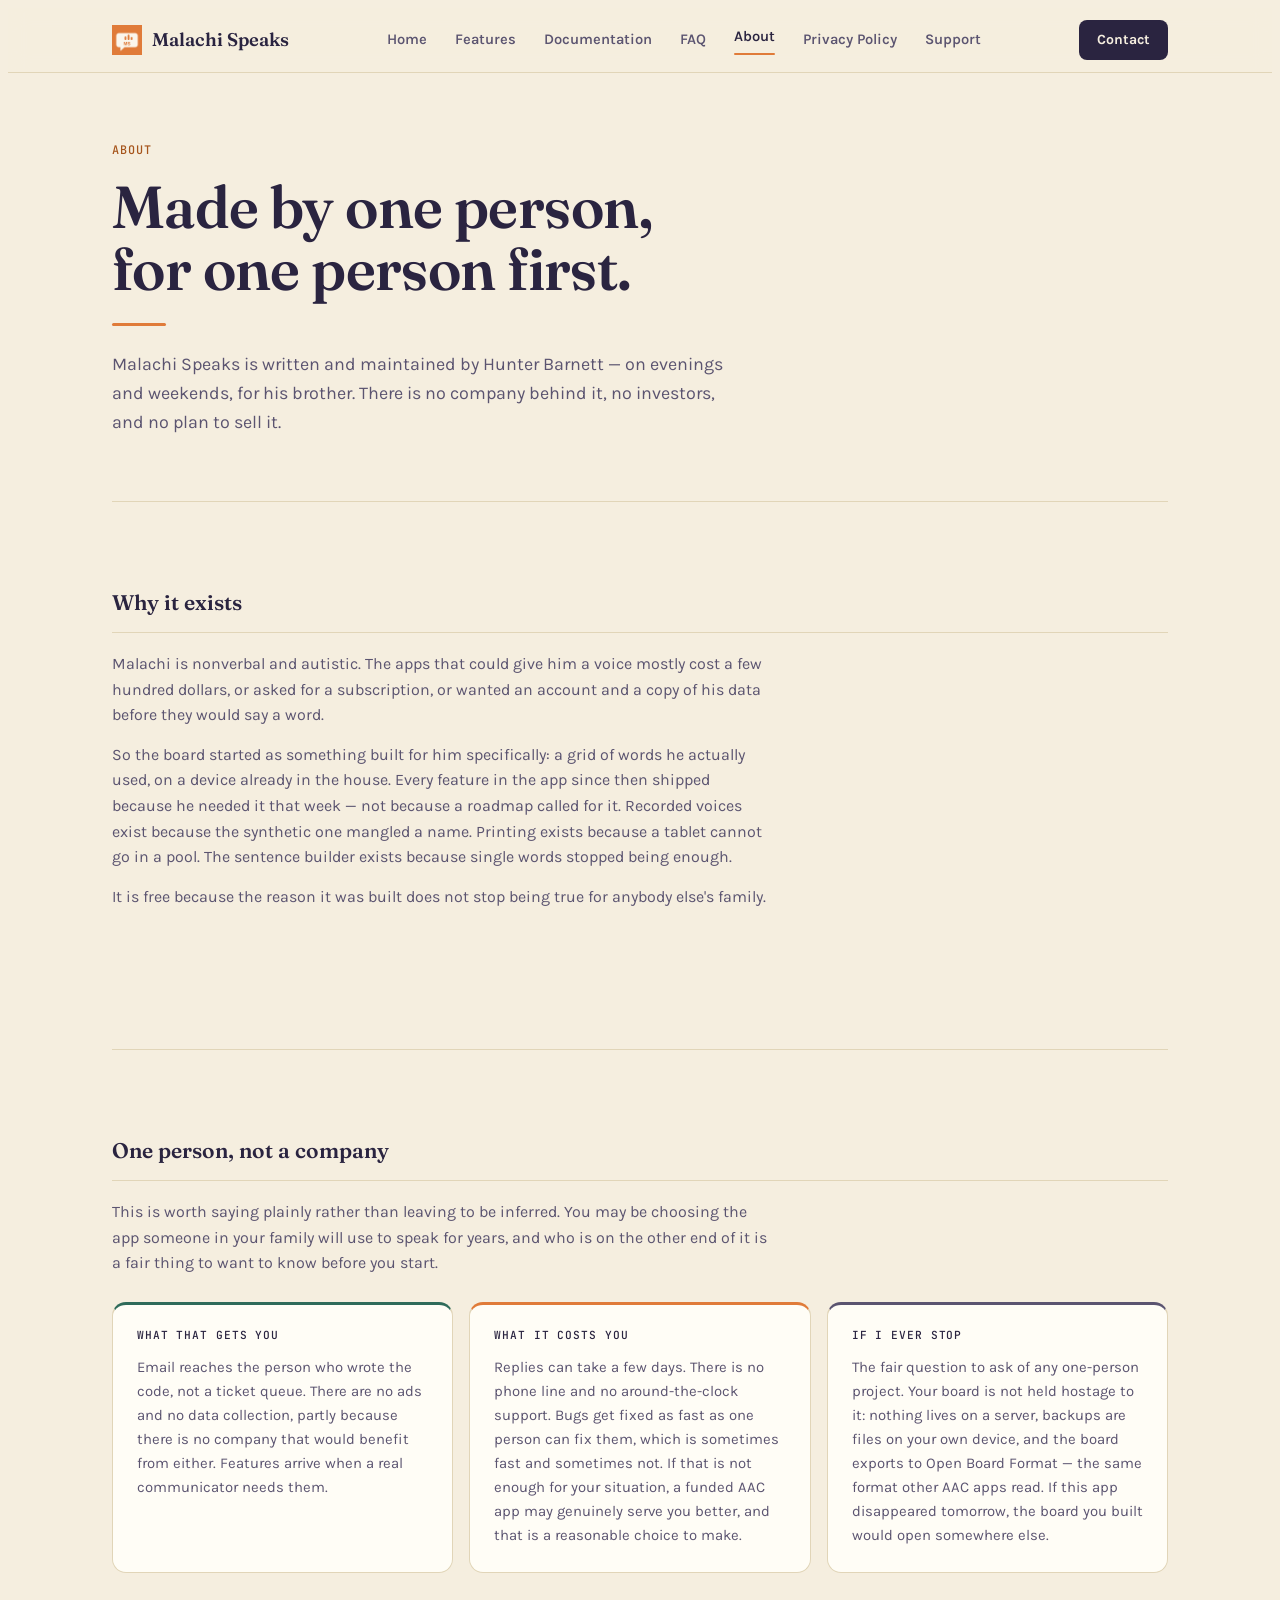
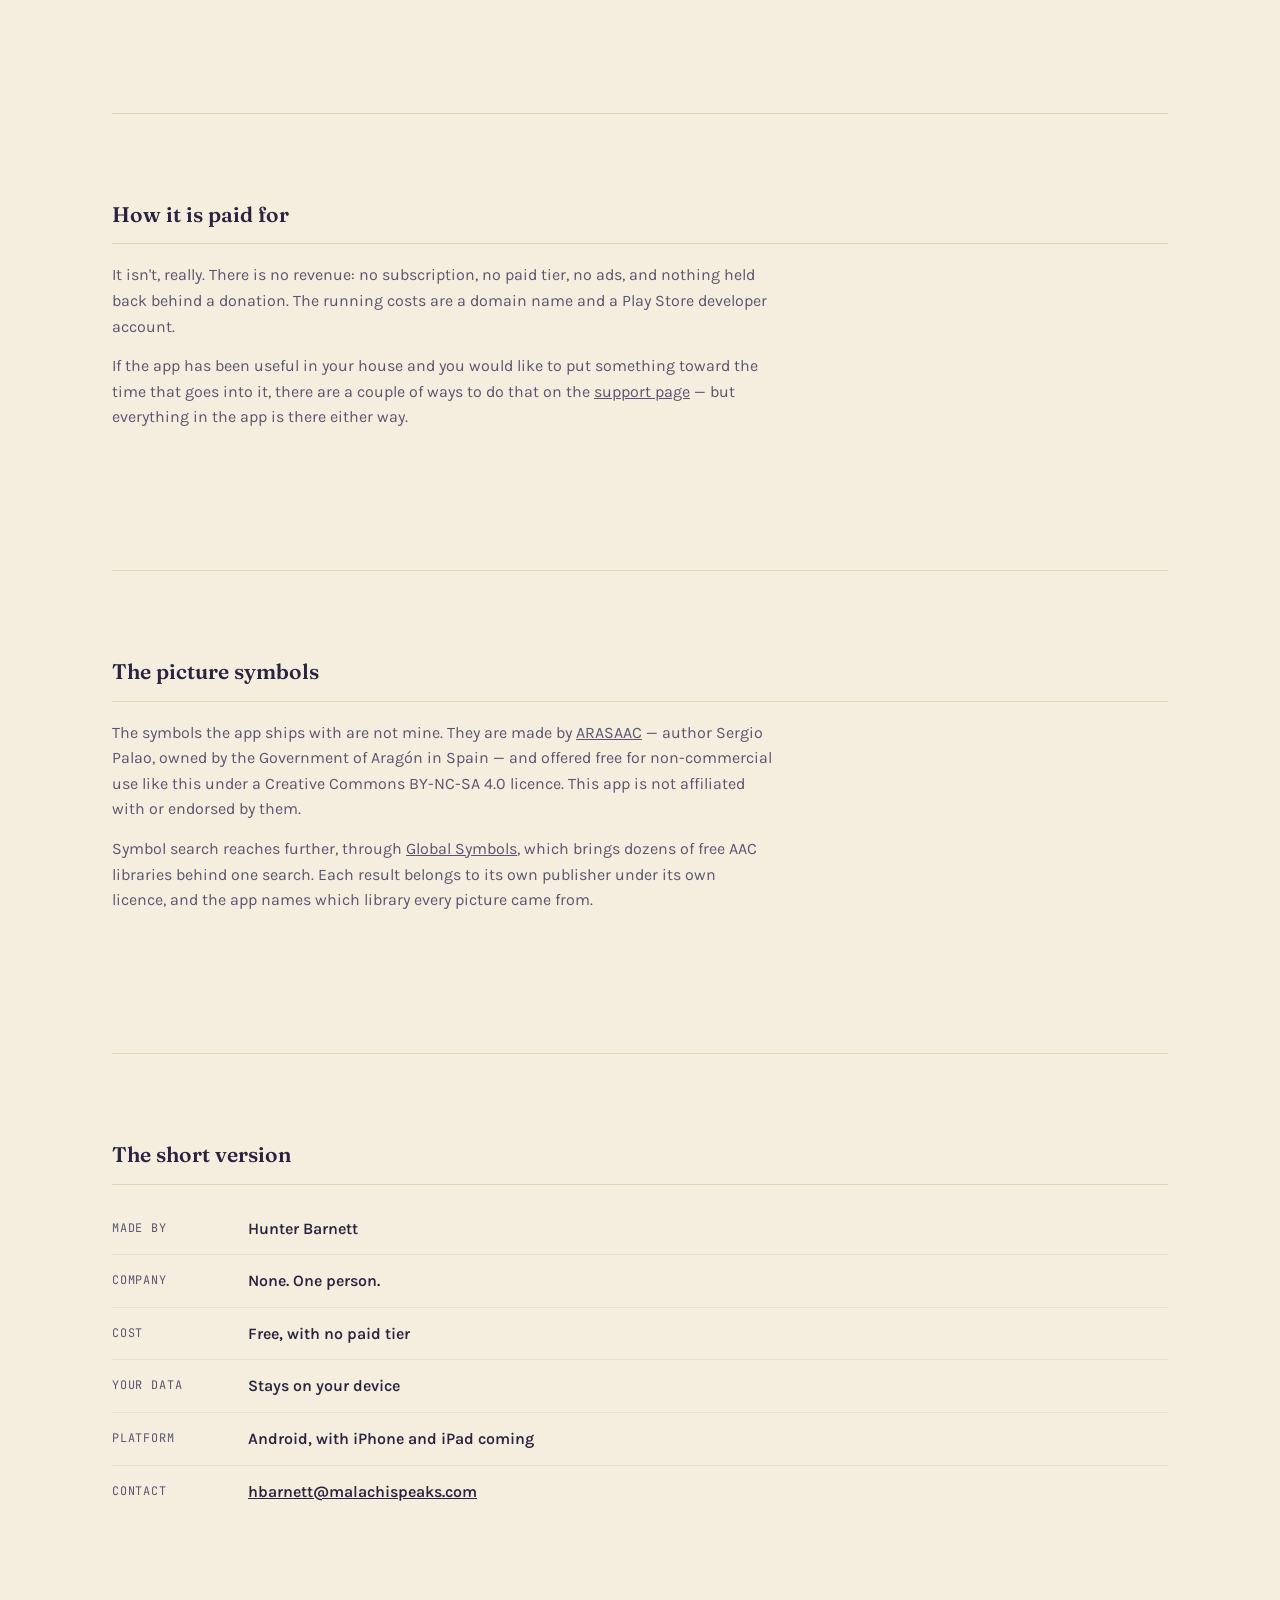
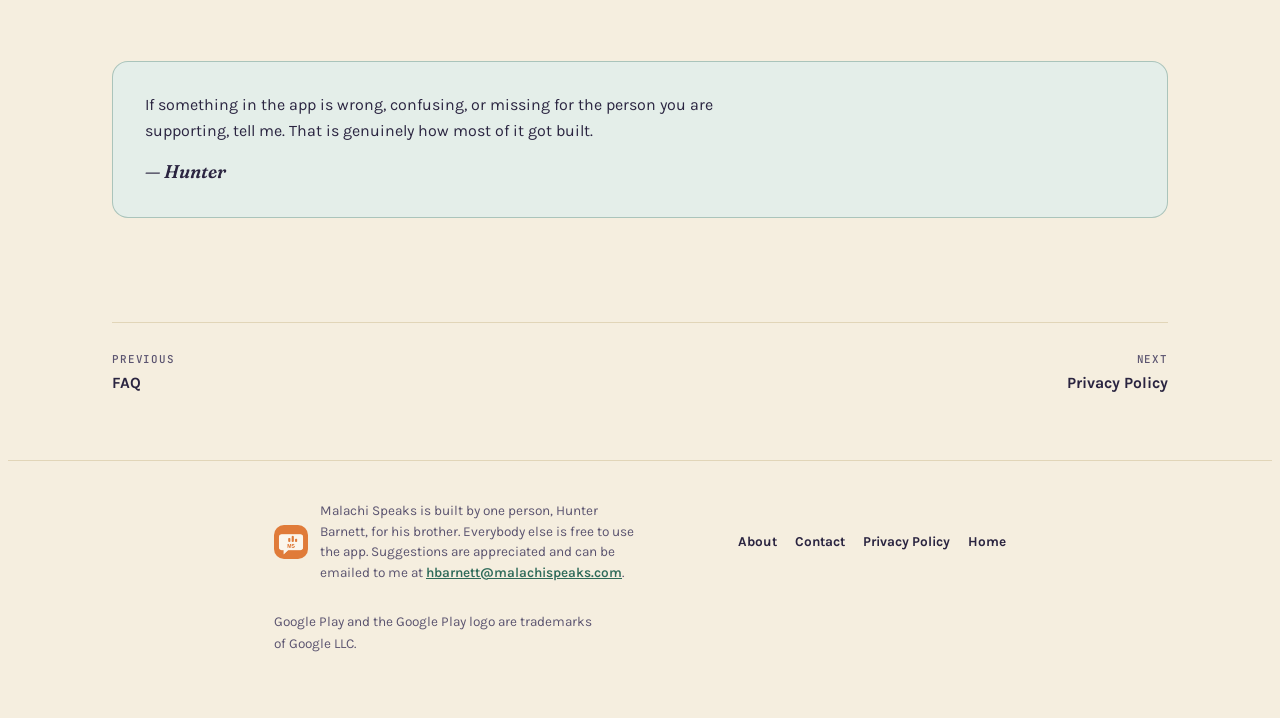
==== commit d8e425a9: "Say an iPhone and iPad version is coming, because it is The FAQ spent three paragraphs explaining wh" ====
--- a/about/index.html
+++ b/about/index.html
@@ -9,6 +9,22 @@
 <link rel="preconnect" href="https://fonts.googleapis.com">
 <link rel="preconnect" href="https://fonts.gstatic.com" crossorigin>
 <link href="https://fonts.googleapis.com/css2?family=Fraunces:opsz,wght@9..144,400;9..144,500;9..144,600;9..144,700&family=Karla:wght@400;600;700&family=JetBrains+Mono:wght@400;500&display=swap" rel="stylesheet">
+<link rel="canonical" href="https://malachispeaks.com/about/">
+<meta name="theme-color" content="#E07B39">
+<meta property="og:type" content="website">
+<meta property="og:site_name" content="Malachi Speaks">
+<meta property="og:locale" content="en_US">
+<meta property="og:url" content="https://malachispeaks.com/about/">
+<meta property="og:title" content="About — Malachi Speaks">
+<meta property="og:description" content="Malachi Speaks is a free AAC app made by one person — Hunter Barnett — for his nonverbal brother. Not a company. Here is what that means.">
+<meta property="og:image" content="https://malachispeaks.com/assets/og-image.png">
+<meta property="og:image:width" content="1200">
+<meta property="og:image:height" content="630">
+<meta property="og:image:alt" content="Malachi Speaks — a free AAC picture board app for Android, shown on a phone">
+<meta name="twitter:card" content="summary_large_image">
+<meta name="twitter:title" content="About — Malachi Speaks">
+<meta name="twitter:description" content="Malachi Speaks is a free AAC app made by one person — Hunter Barnett — for his nonverbal brother. Not a company. Here is what that means.">
+<meta name="twitter:image" content="https://malachispeaks.com/assets/og-image.png">
 <link href="/assets/style.css" rel="stylesheet">
 </head>
 <body>
@@ -142,7 +158,7 @@
         <div><dt>Company</dt><dd>None. One person.</dd></div>
         <div><dt>Cost</dt><dd>Free, with no paid tier</dd></div>
         <div><dt>Your data</dt><dd>Stays on your device</dd></div>
-        <div><dt>Platform</dt><dd>Android, with iOS builds unreleased</dd></div>
+        <div><dt>Platform</dt><dd>Android, with iPhone and iPad coming</dd></div>
         <div><dt>Contact</dt><dd><a href="mailto:hbarnett@malachispeaks.com">hbarnett@malachispeaks.com</a></dd></div>
       </dl>
     </section>
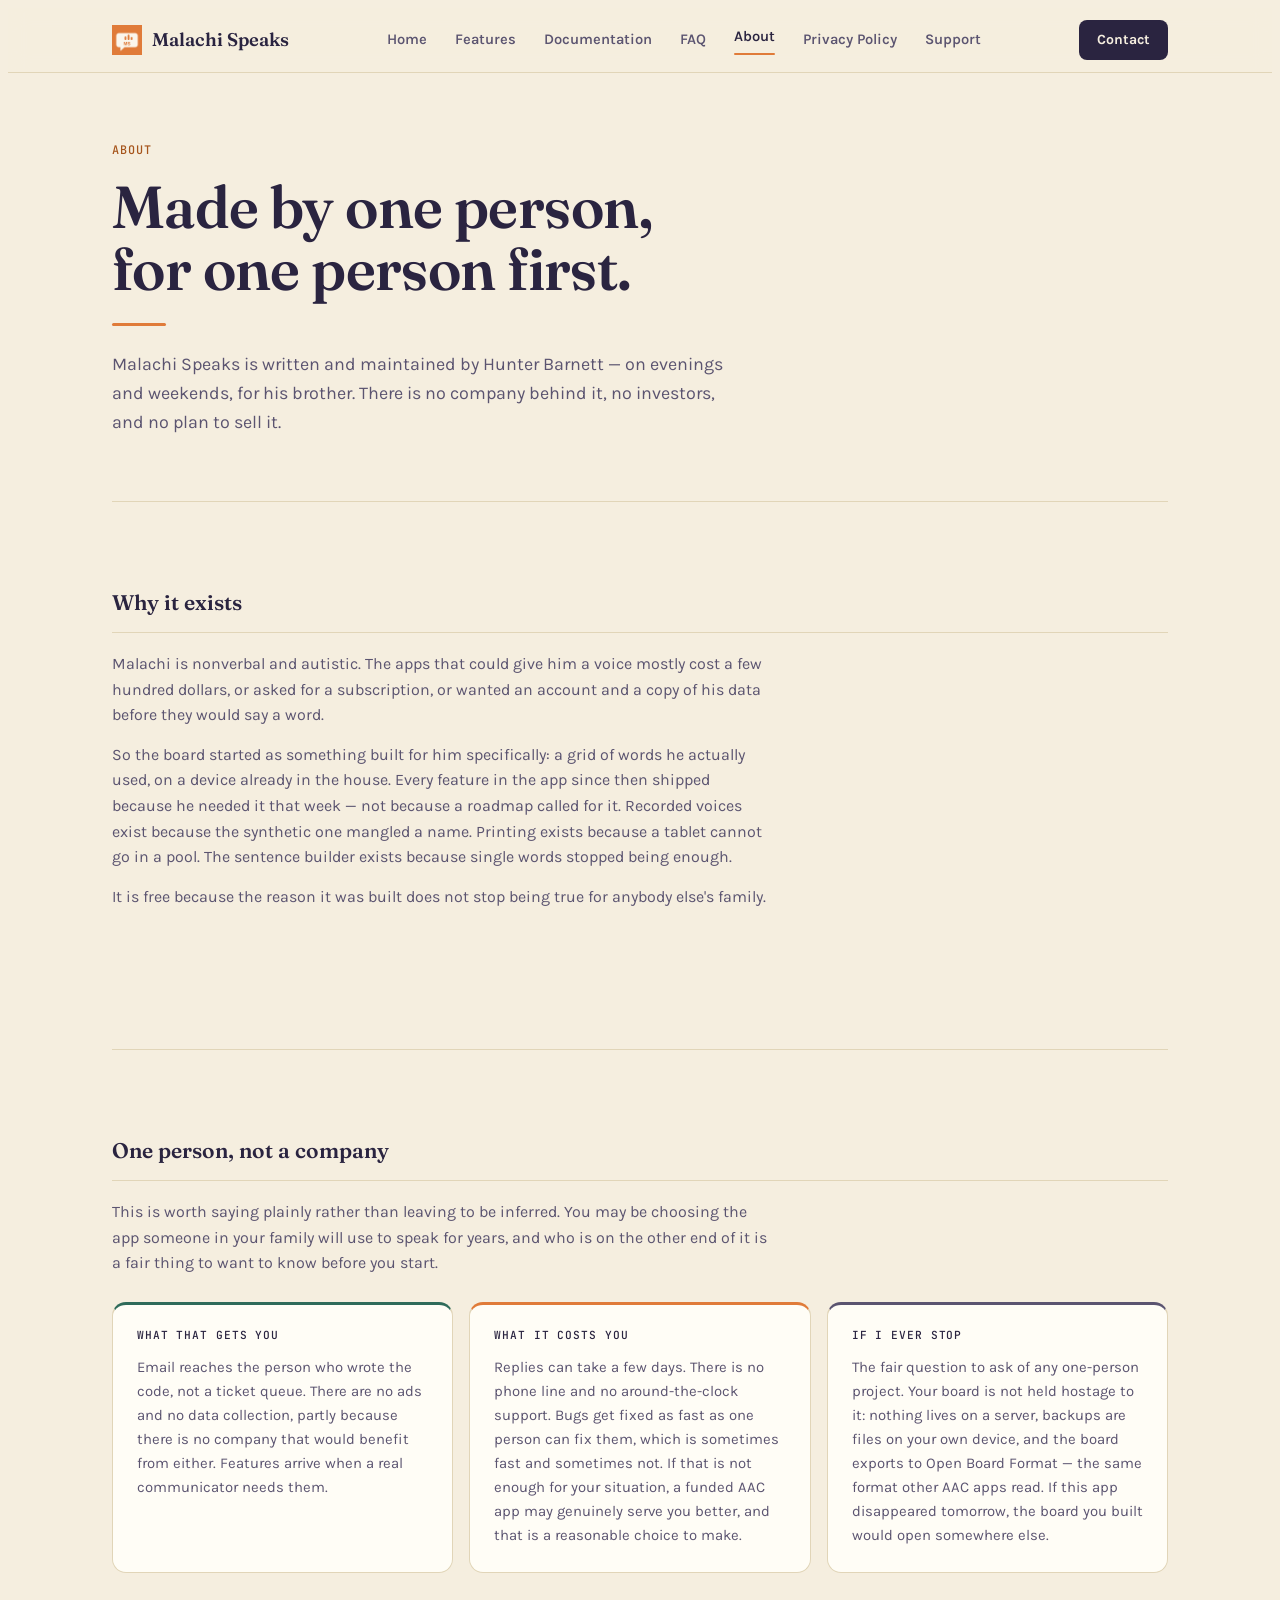
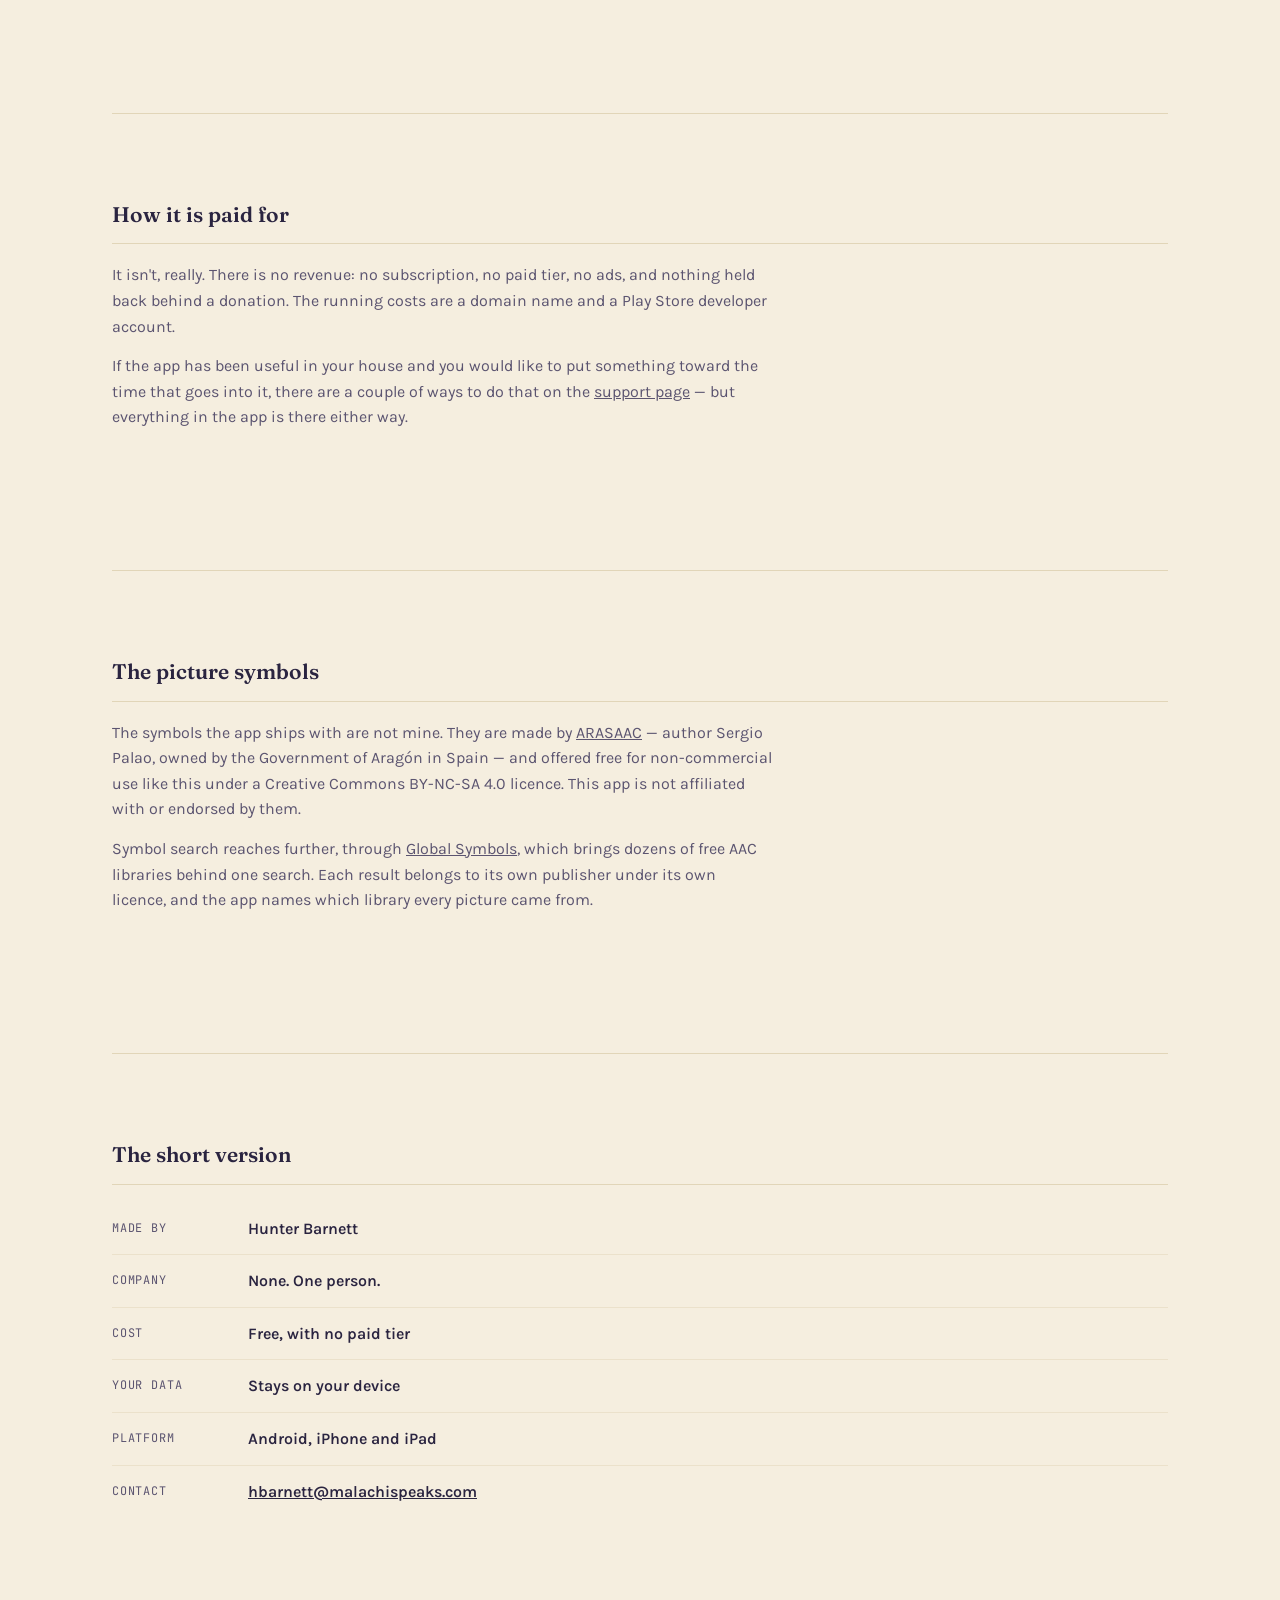
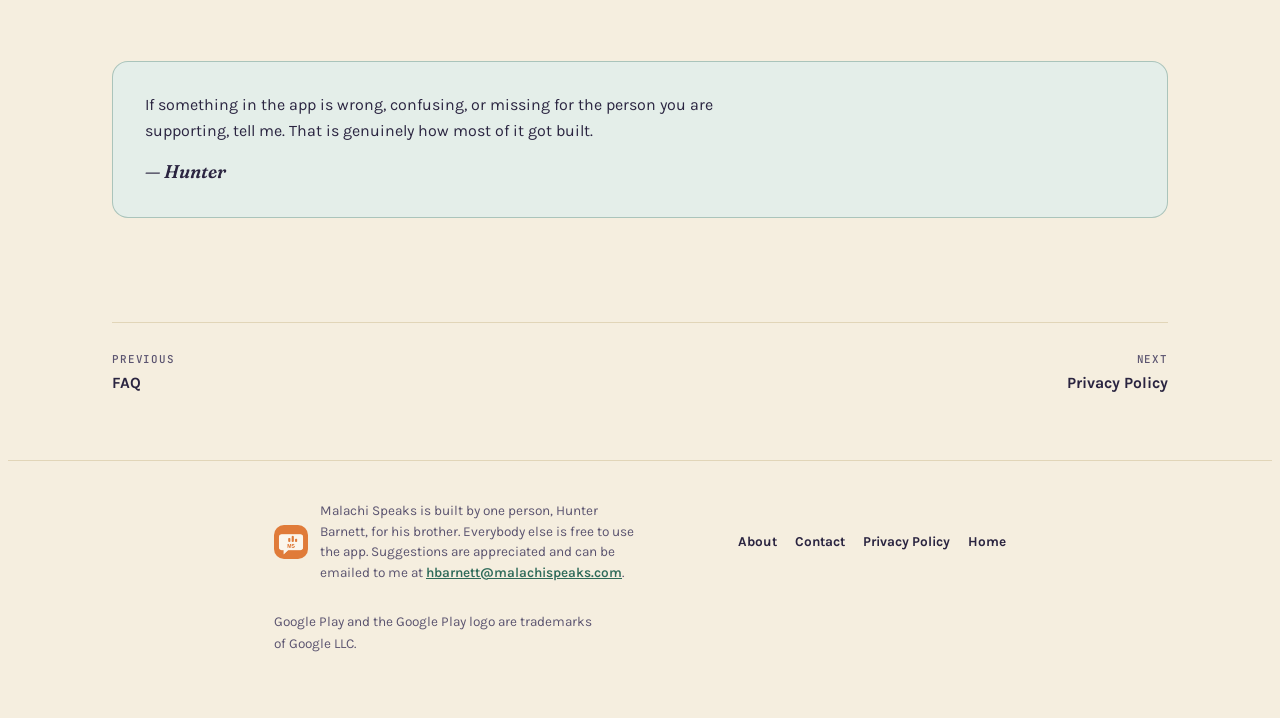
==== commit db473bf3: "Add the App Store, now that iOS is live Malachi Speaks is on the App Store as of today, so the site " ====
--- a/about/index.html
+++ b/about/index.html
@@ -158,7 +158,7 @@
         <div><dt>Company</dt><dd>None. One person.</dd></div>
         <div><dt>Cost</dt><dd>Free, with no paid tier</dd></div>
         <div><dt>Your data</dt><dd>Stays on your device</dd></div>
-        <div><dt>Platform</dt><dd>Android, with iPhone and iPad coming</dd></div>
+        <div><dt>Platform</dt><dd>Android, iPhone and iPad</dd></div>
         <div><dt>Contact</dt><dd><a href="mailto:hbarnett@malachispeaks.com">hbarnett@malachispeaks.com</a></dd></div>
       </dl>
     </section>
--- a/assets/style.css
+++ b/assets/style.css
@@ -232,11 +232,20 @@
 
   .hero-note { margin-top: 20px; font-size: 0.86rem; color: var(--ink-soft); display: flex; align-items: center; gap: 8px; }
 
-  /* Google's badge, unmodified per their guidelines. The PNG carries its own
-     transparent margin, so it is nudged left to line its visible edge up with
-     the buttons above it. 60px tall — their minimum is 40. */
+  /* Both badges unmodified, per Google's and Apple's guidelines. Google's PNG
+     carries its own transparent margin, so it is nudged left to line its
+     visible edge up with the buttons above it, and set to 60px so the button
+     inside renders at 40. Apple's SVG has no such margin, so it is set to 40
+     directly — which is also Apple's minimum. The two buttons then read as the
+     same size, which is what Apple asks for when badges sit together. */
+  .store-badges { display: flex; align-items: center; gap: 6px; flex-wrap: wrap; margin-top: 20px; }
   .store-badge { display: inline-block; margin-top: 20px; margin-left: -12px; line-height: 0; }
+  .store-badges .store-badge { margin-top: 0; }
   .store-badge img { height: 60px; width: auto; }
+  .store-badge-apple { margin-left: 0; }
+  /* After the rule above, not before: same specificity, so source order is
+     what decides it. */
+  .store-badge-apple img { height: 40px; }
   .footer-legal { margin-top: 14px; font-size: 0.74rem; color: var(--ink-soft); }
 
   /* ---------- Hero screenshot ---------- */
